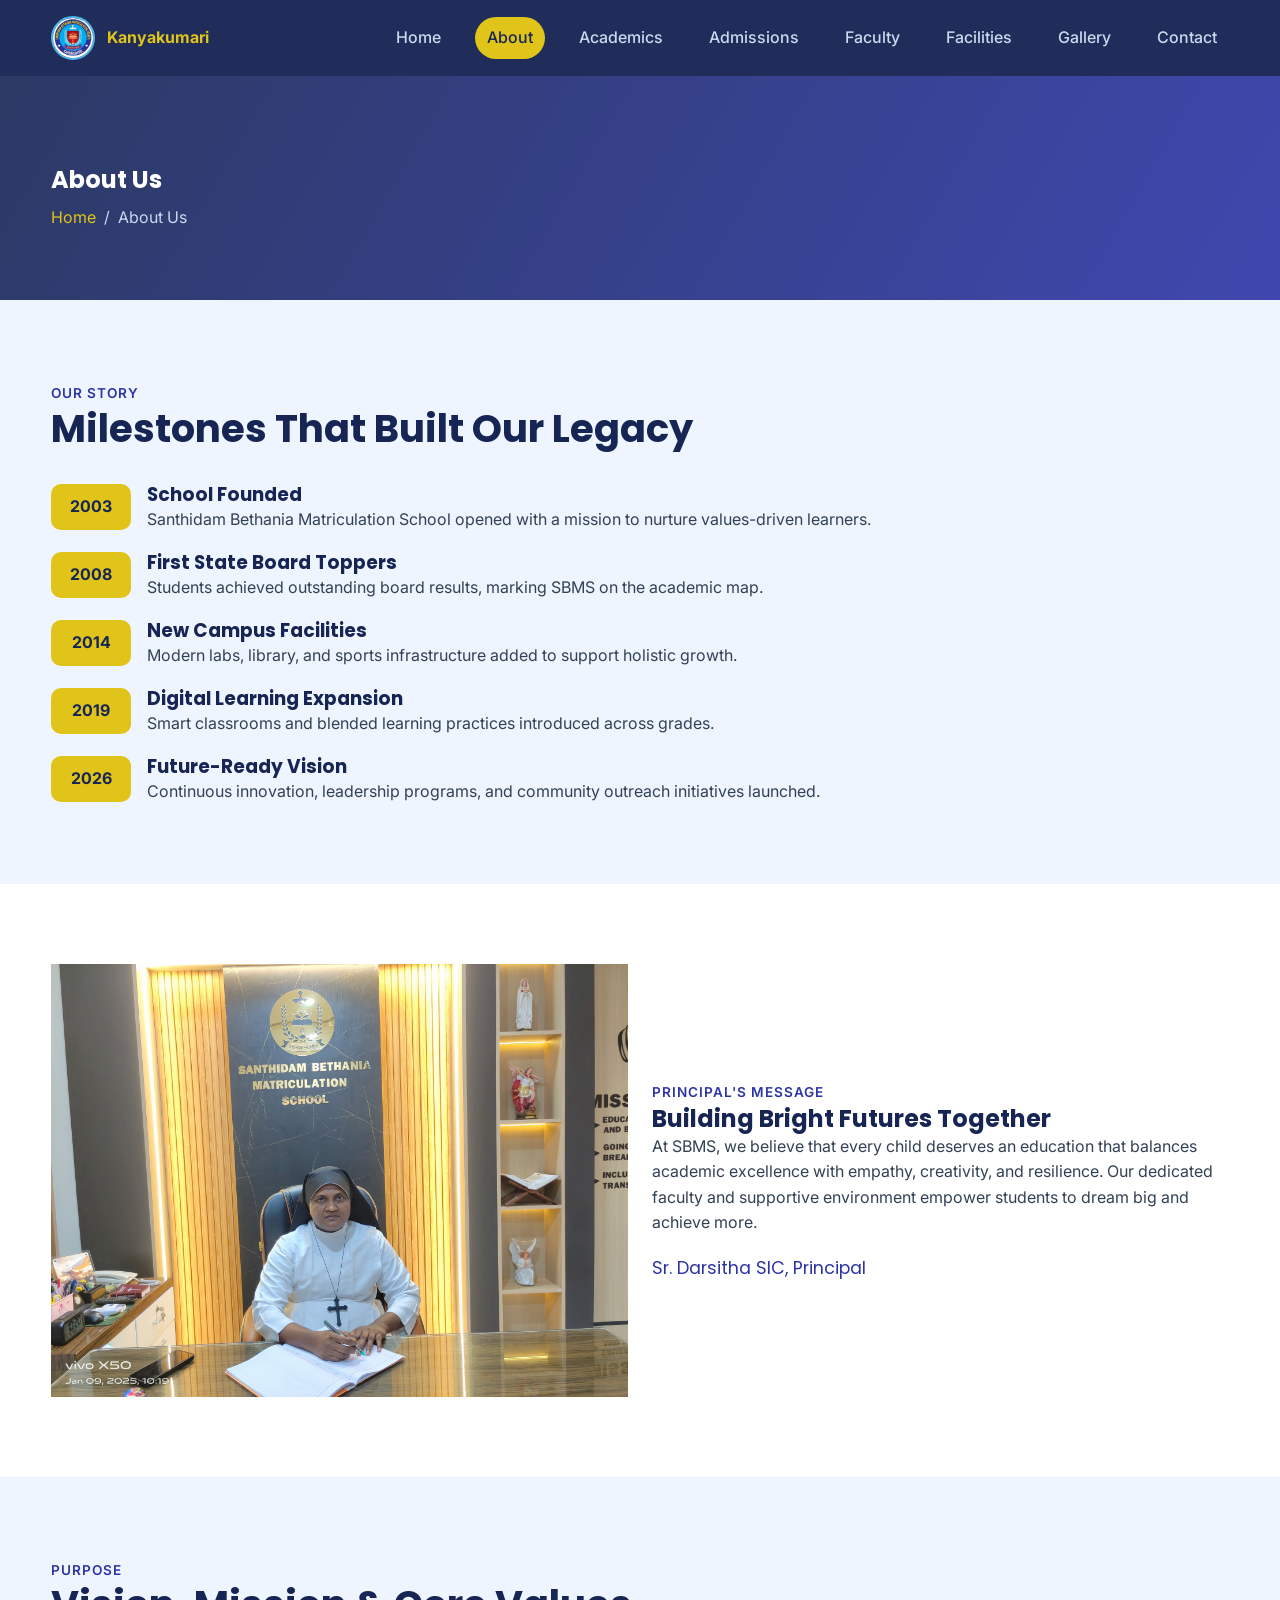
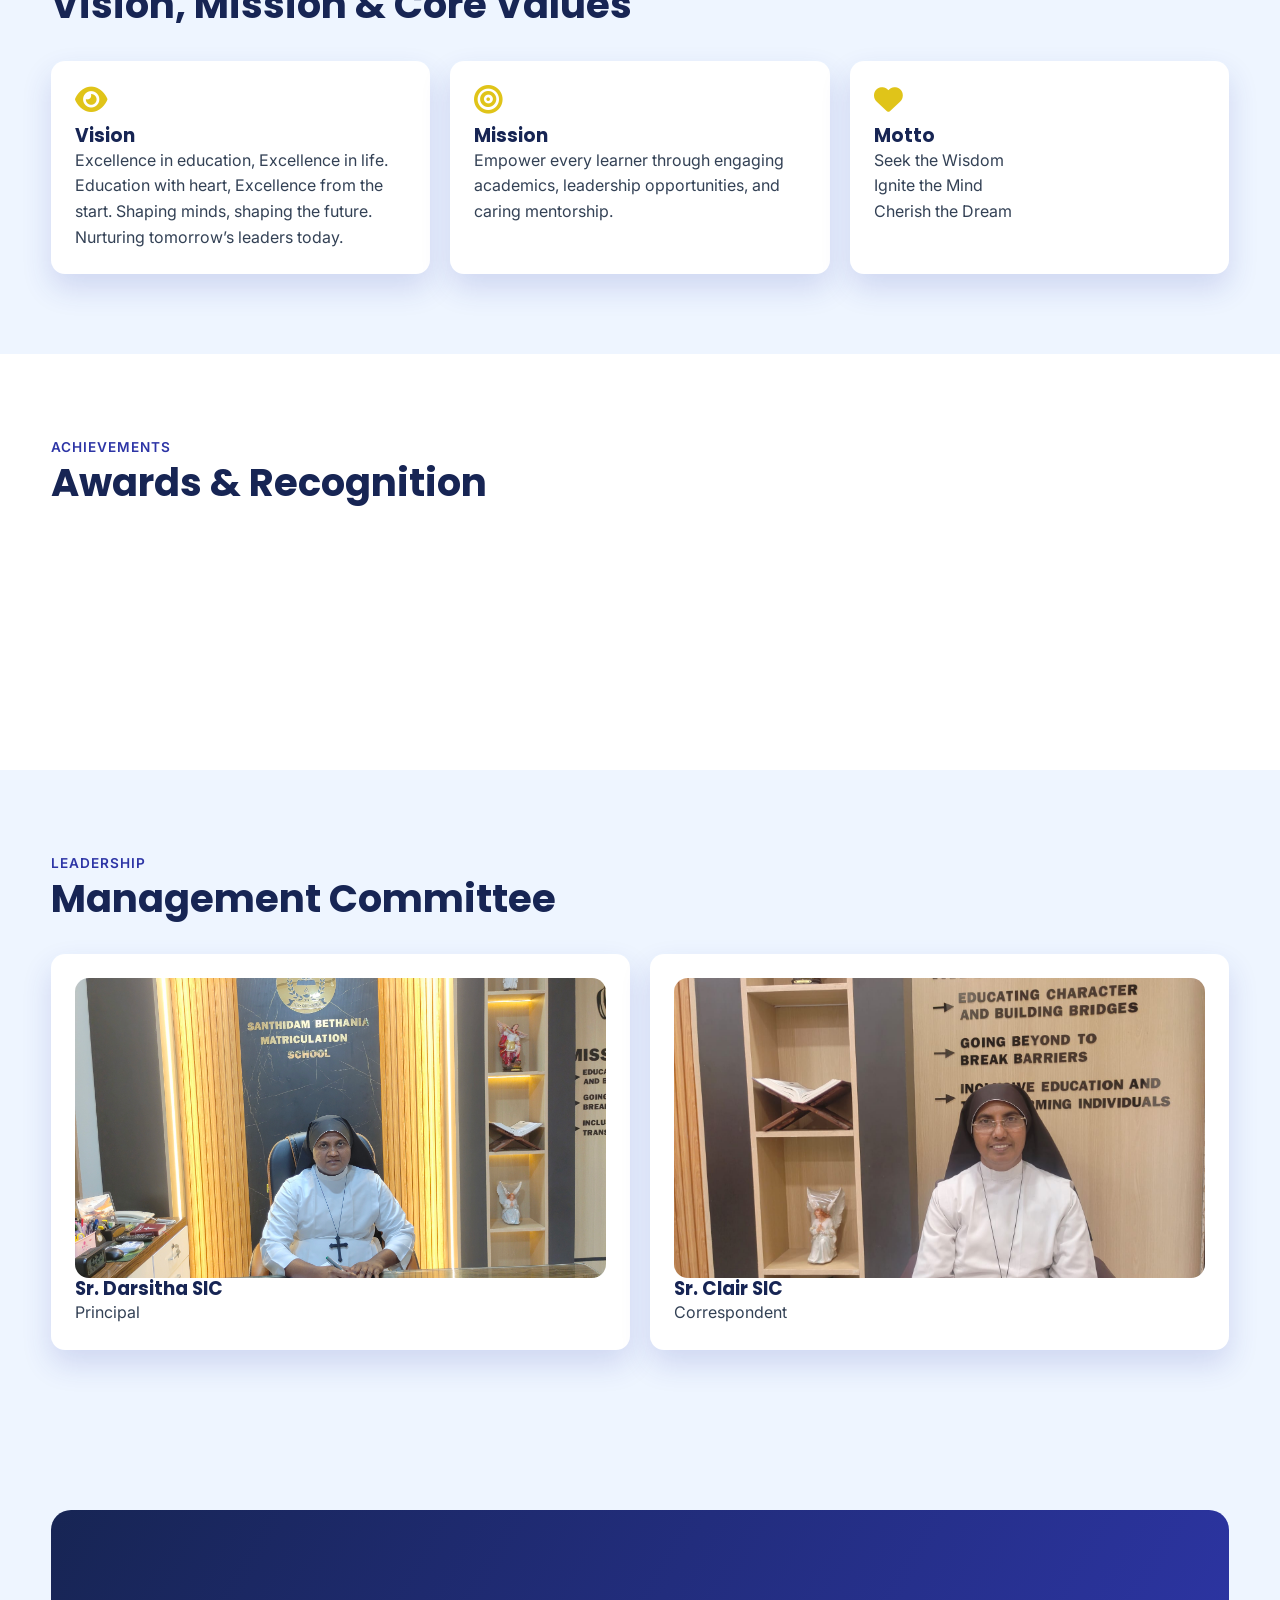
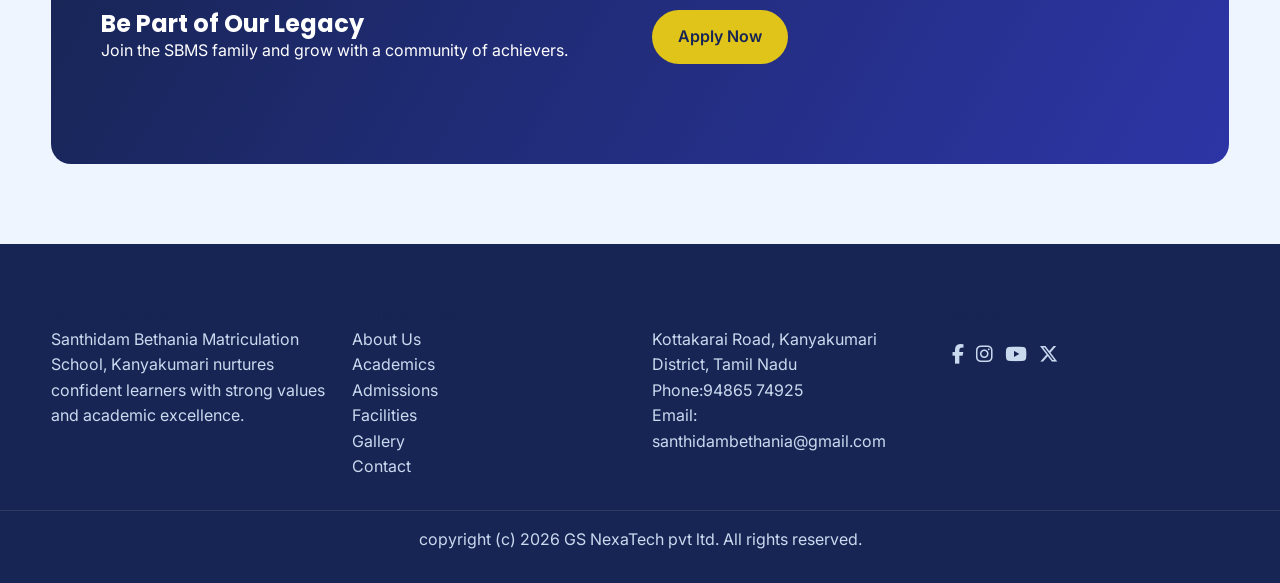
==== about.html @ 1417800c "mobile number change" ====
<!DOCTYPE html>
<html lang="en">
<head>
  <meta charset="UTF-8">
  <meta name="viewport" content="width=device-width, initial-scale=1.0">
  <title>About Us | Santhidam Bethania Matriculation School  Best School in Kanyakumari</title>
  <meta name="description" content="Learn about Santhidam Bethania Matriculation School, our history, leadership, achievements, and commitment to excellence in Kanyakumari." />
  <meta name="keywords" content="SBMS history, school leadership, Kanyakumari school, matriculation school, State Board" />
  <link rel="canonical" href="https://santhidambethania.edu/about.html" />
  <meta property="og:title" content="About SBMS" />
  <meta property="og:description" content="Our legacy of academic excellence, caring leadership, and student success." />
  <meta property="og:image" content="https://picsum.photos/seed/sbms-about-og/1200/630" />
  <meta property="og:url" content="https://santhidambethania.edu/about.html" />
  <meta name="robots" content="index, follow" />
  <link rel="stylesheet" href="styles.css" />
  <link rel="stylesheet" href="https://cdnjs.cloudflare.com/ajax/libs/font-awesome/6.5.0/css/all.min.css" />
</head>
<body>
  <header class="navbar">
    <div class="container">
      <a class="logo" href="index.html"><img class="logo-img" src="images/logo.png" alt="Santhidam Bethania logo" /> <span>Kanyakumari</span></a>
      <nav class="nav-links">
        <a href="index.html">Home</a>
        <a href="about.html">About</a>
        <a href="academics.html">Academics</a>
        <a href="admissions.html">Admissions</a>
        <a href="faculty.html">Faculty</a>
        <a href="facilities.html">Facilities</a>
        <a href="gallery.html">Gallery</a>
        <a href="contact.html">Contact</a>
      </nav>
      <div class="hamburger"><i class="fa-solid fa-bars"></i></div>
    </div>
  </header>

  <section class="hero-inner">
    <div class="container">
      <h1>About Us</h1>
      <div class="breadcrumb">
        <a href="index.html">Home</a>
        <span>/</span>
        <span>About Us</span>
      </div>
    </div>
  </section>

  <section class="section">
    <div class="container">
      <div class="section-title">
        <div>
          <span class="kicker">Our Story</span>
          <h2>Milestones That Built Our Legacy</h2>
        </div>
      </div>
      <div class="timeline">
        <div class="timeline-item fade-in">
          <div class="timeline-year">2003</div>
          <div>
            <h3>School Founded</h3>
            <p>Santhidam Bethania Matriculation School opened with a mission to nurture values-driven learners.</p>
          </div>
        </div>
        <div class="timeline-item fade-in">
          <div class="timeline-year">2008</div>
          <div>
            <h3>First State Board Toppers</h3>
            <p>Students achieved outstanding board results, marking SBMS on the academic map.</p>
          </div>
        </div>
        <div class="timeline-item fade-in">
          <div class="timeline-year">2014</div>
          <div>
            <h3>New Campus Facilities</h3>
            <p>Modern labs, library, and sports infrastructure added to support holistic growth.</p>
          </div>
        </div>
        <div class="timeline-item fade-in">
          <div class="timeline-year">2019</div>
          <div>
            <h3>Digital Learning Expansion</h3>
            <p>Smart classrooms and blended learning practices introduced across grades.</p>
          </div>
        </div>
        <div class="timeline-item fade-in">
          <div class="timeline-year">2026</div>
          <div>
            <h3>Future-Ready Vision</h3>
            <p>Continuous innovation, leadership programs, and community outreach initiatives launched.</p>
          </div>
        </div>
      </div>
    </div>
  </section>

  <section class="section section-alt">
    <div class="container split">
      <div class="fade-in">
        <img src="./newimages/vision.jpeg" alt="Principal" />
      </div>
      <div class="fade-in">
        <span class="kicker">Principal's Message</span>
        <h2>Building Bright Futures Together</h2>
        <p>At SBMS, we believe that every child deserves an education that balances academic excellence with empathy, creativity, and resilience. Our dedicated faculty and supportive environment empower students to dream big and achieve more.</p>
        <p class="signature"> Sr. Darsitha SIC, Principal</p>
      </div>
    </div>
  </section>

  <section class="section">
    <div class="container">
      <div class="section-title">
        <div>
          <span class="kicker">Purpose</span>
          <h2>Vision, Mission & Core Values</h2>
        </div>
      </div>
      <div class="card-grid">
        <div class="card fade-in"><i class="fa-solid fa-eye"></i>
          <h3>Vision</h3>
          <p>Excellence in education, Excellence in life.
            Education with heart, Excellence from the start.
            Shaping minds, shaping the future.
            Nurturing tomorrow’s leaders today.</p>
        </div>
        <div class="card fade-in"><i class="fa-solid fa-bullseye"></i>
          <h3>Mission</h3>
          <p>Empower every learner through engaging academics, leadership opportunities, and caring mentorship.</p>
        </div>
        <div class="card fade-in"><i class="fa-solid fa-heart"></i>
          <h3>Motto</h3>
          <p>Seek the Wisdom</p>
         <p>Ignite the Mind</p>
       <p> Cherish the Dream</p>
      </div>
    </div>
  </section>

  <section class="section section-alt">
    <div class="container">
      <div class="section-title">
        <div>
          <span class="kicker">Achievements</span>
          <h2>Awards & Recognition</h2>
        </div>
      </div>
      <div class="badge-strip">
        <div class="card fade-in"><h3>Guinness World Record Participation</h3><p>Participated in a Guinness World Record event held in Coimbatore</p></div>
        <div class="card fade-in"><h3>Taekwondo Achievement (Under 19)</h3><p>Won Gold Medal in Under-19 Taekwondo Championship</p></div>
        <div class="card fade-in"><h3>Hockey Team Achievement (Under 17)</h3><p>Secured First Prize in Under-17 Hockey Tournament</p></div>
      </div>
    </div>
  </section>

  <section class="section">
    <div class="container">
      <div class="section-title">
        <div>
          <span class="kicker">Leadership</span>
          <h2>Management Committee</h2>
        </div>
      </div>
      <div class="card-grid">
        <div class="card committee-card fade-in"><img src="./newimages/about/principal.jpeg" alt="Committee Member" class="about-img"/><h3>Sr. Darsitha SIC</h3><p>Principal</p></div>
        <div class="card committee-card fade-in"><img src="./newimages/about/cores.jpeg" alt="Committee Member" class="about-img" /><h3>Sr. Clair SIC</h3><p>Correspondent </p></div>
        <!-- <div class="card committee-card fade-in"><img src="https://picsum.photos/seed/committee2/400/300" alt="Committee Member" /><h3>Mr. Joseph Raja</h3><p>Treasurer</p></div>
        <div class="card committee-card fade-in"><img src="https://picsum.photos/seed/committee4/400/300" alt="Committee Member" /><h3>Ms. Angela Bose</h3><p>Academic Advisor</p></div>-->
      </div> 
    </div>
  </section>

  <section class="section">
    <div class="container">
      <div class="cta-banner fade-in">
        <div class="split cta-inner">
          <div>
            <h2>Be Part of Our Legacy</h2>
            <p>Join the SBMS family and grow with a community of achievers.</p>
          </div>
          <div>
            <a class="btn" href="admissions.html">Apply Now</a>
          </div>
        </div>
      </div>
    </div>
  </section>

  <footer class="footer">
    <div class="container footer-grid">
      <div>
        <h3>About SBMS</h3>
        <p>Santhidam Bethania Matriculation School, Kanyakumari nurtures confident learners with strong values and academic excellence.</p>
      </div>
      <div>
        <h3>Quick Links</h3>
        <ul>
          <li><a href="about.html">About Us</a></li>
          <li><a href="academics.html">Academics</a></li>
          <li><a href="admissions.html">Admissions</a></li>
          <li><a href="facilities.html">Facilities</a></li>
          <li><a href="gallery.html">Gallery</a></li>
          <li><a href="contact.html">Contact</a></li>
        </ul>
      </div>
      <div>
        <h3>Contact</h3>
        <p>Kottakarai Road, Kanyakumari District, Tamil Nadu</p>
        <p>Phone:94865 74925</p>
        <p>Email: santhidambethania@gmail.com</p>
      </div>
      <div>
        <h3>Social</h3>
        <div class="socials">
          <a href="#"><i class="fa-brands fa-facebook-f"></i></a>
          <a href="#"><i class="fa-brands fa-instagram"></i></a>
          <a href="#"><i class="fa-brands fa-youtube"></i></a>
          <a href="#"><i class="fa-brands fa-x-twitter"></i></a>
        </div>
      </div>
    </div>
    <div class="footer-bottom">copyright (c) 2026 GS NexaTech pvt ltd. All rights reserved.</div>
  </footer>

  <script src="scripts.js"></script>
</body>
</html>
---- styles.css ----
/* SBMS School Website Styles */
@import url('https://fonts.googleapis.com/css2?family=Inter:wght@300;400;500;600;700&family=Poppins:wght@300;400;600;700;800&display=swap');

:root {
  --primary: #2d35a6;
  --primary-dark: #1f2d86;
  --accent: #e0c419;
  --text: #172554;
  --muted: #334155;
  --bg: #eef5ff;
  --surface: #ffffff;
  --border: #c9daef;
  --max-width: 1120px;
  --radius: 16px;
  --shadow: 0 14px 30px rgba(45, 53, 166, 0.16);
  --shadow-lift: 0 18px 40px rgba(45, 53, 166, 0.28);
  --radius-lg: 20px;
  --radius-md: 14px;
  --radius-sm: 10px;
  --transition: all 0.3s ease;
}

* {
  box-sizing: border-box;
  margin: 0;
  padding: 0;
}

html {
  scroll-behavior: smooth;
}

body {
  font-family: 'Inter', sans-serif;
  background: var(--bg);
  color: var(--muted);
  line-height: 1.6;
}

img {
  max-width: 100%;
  display: block;
}

a {
  text-decoration: none;
  color: inherit;
}

ul {
  list-style: none;
}

h1, h2, h3, h4 {
  font-family: 'Poppins', sans-serif;
  color: var(--text);
  line-height: 1.2;
}

.container {
  width: min(1200px, 92%);
  margin: 0 auto;
}

.section {
  padding: 80px 0;
}

.section-alt {
  background: var(--surface);
}

.section-title {
  display: flex;
  align-items: center;
  justify-content: space-between;
  margin-bottom: 32px;
}

.section-title h2 {
  font-size: clamp(1.8rem, 3vw, 2.6rem);
}

.kicker {
  color: var(--primary);
  font-weight: 600;
  letter-spacing: 1px;
  text-transform: uppercase;
  font-size: 0.85rem;
}

.btn {
  display: inline-flex;
  align-items: center;
  justify-content: center;
  gap: 10px;
  padding: 12px 24px;
  background: var(--accent);
  color: var(--text);
  font-weight: 600;
  border-radius: 999px;
  border: 2px solid transparent;
  transition: var(--transition);
}

.btn:hover {
  background: var(--primary-dark);
  color: var(--surface);
  transform: translateY(-2px);
  box-shadow: var(--shadow);
}

.btn.loading {
  opacity: 0.7;
  pointer-events: none;
}

.btn-outline {
  background: transparent;
  color: var(--accent);
  border-color: var(--accent);
}

.btn-outline:hover {
  background: var(--accent);
  color: var(--text);
}

.announcement {
  background: linear-gradient(120deg, var(--text), var(--primary));
  color: var(--bg);
  font-size: 0.9rem;
  padding: 8px 0;
  text-align: center;
}

.navbar {
  position: sticky;
  top: 0;
  z-index: 999;
  background: rgba(23, 37, 84, 0.96);
  backdrop-filter: blur(8px);
  transition: var(--transition);
}

.navbar.shrink {
  box-shadow: var(--shadow);
  padding: 6px 0;
}

.navbar .container {
  display: flex;
  align-items: center;
  justify-content: space-between;
  padding: 16px 0;
}

.logo {
  display: flex;
  align-items: center;
  gap: 12px;
  color: var(--surface);
  font-weight: 700;
}

.logo span {
  color: var(--accent);
}

.nav-links {
  display: flex;
  align-items: center;
  gap: 22px;
}

.nav-links a {
  color: var(--border);
  font-weight: 500;
  padding: 8px 12px;
  border-radius: 999px;
  transition: var(--transition);
}

.nav-links a.active,
.nav-links a:hover {
  background: var(--accent);
  color: var(--text);
}

.hamburger {
  display: none;
  color: var(--surface);
  font-size: 1.4rem;
  cursor: pointer;
}

.hero {
  background: linear-gradient(120deg, rgba(23, 37, 84, 0.88), rgba(45, 53, 166, 0.9)),
    url('https://picsum.photos/seed/sbms-hero/1600/900') center/cover no-repeat;
  color: var(--surface);
  padding: 120px 0 90px;
}

.hero .content {
  display: grid;
  grid-template-columns: repeat(auto-fit, minmax(260px, 1fr));
  gap: 32px;
  align-items: center;
}

.hero h1 {
  font-size: clamp(2.4rem, 4vw, 3.6rem);
  color: var(--surface);
}

.hero p {
  color: var(--border);
  margin: 18px 0 26px;
}

.hero-actions {
  margin-top: 20px;
  display: flex;
  gap: 12px;
  flex-wrap: wrap;
}

.hero .tagline {
  white-space: pre-line;
  color: var(--accent);
  font-weight: 600;
}

.hero .stats {
  display: grid;
  grid-template-columns: repeat(2, 1fr);
  gap: 18px;
}

.counter {
  background: rgba(255, 255, 255, 0.08);
  padding: 16px;
  border-radius: var(--radius-md);
}

.counter h3 {
  font-size: 1.8rem;
  color: var(--accent);
}

.stats-band {
  background: var(--primary-dark);
  color: var(--surface);
  padding: 28px 0;
}

.stats-grid {
  display: grid;
  grid-template-columns: repeat(auto-fit, minmax(180px, 1fr));
  gap: 18px;
  text-align: center;
}

.stats-grid h3 {
  color: var(--accent);
}

.card-grid {
  display: grid;
  grid-template-columns: repeat(auto-fit, minmax(240px, 1fr));
  gap: 20px;
}

.card {
  background: var(--surface);
  padding: 24px;
  border-radius: var(--radius-md);
  box-shadow: var(--shadow);
  transition: var(--transition);
}

.card:hover {
  transform: translateY(-6px);
  box-shadow: var(--shadow-lift);
}

.event-card {
  position: relative;
}

.date-badge {
  position: absolute;
  top: 14px;
  left: 14px;
  background: var(--accent);
  color: var(--text);
  padding: 6px 10px;
  border-radius: 999px;
  font-weight: 600;
  font-size: 0.8rem;
}

.card i {
  font-size: 1.8rem;
  color: var(--accent);
  margin-bottom: 12px;
}

.program-card img,
.facility-card img,
.gallery-card img,
.event-card img,
.faculty-card img,
.campus-slide img,
.testimonial-card img,
.committee-card img,
.video-card img,
.achievement-card img {
  border-radius: var(--radius-md);
}

.slider {
  position: relative;
  overflow: hidden;
  border-radius: var(--radius-lg);
}

.slides {
  display: flex;
  transition: transform 0.5s ease;
}

.slide {
  min-width: 100%;
}

.slide-content {
  padding: 28px;
  background: var(--surface);
}

.slider-dots {
  display: flex;
  justify-content: center;
  gap: 8px;
  margin-top: 14px;
}

.slider-dots button {
  width: 10px;
  height: 10px;
  border-radius: 50%;
  border: none;
  background: var(--border);
  cursor: pointer;
}

.slider-dots button.active {
  background: var(--accent);
}

.hero-inner {
  background: linear-gradient(120deg, rgba(23, 37, 84, 0.9), rgba(45, 53, 166, 0.9)),
    url('https://picsum.photos/seed/sbms-inner/1600/600') center/cover no-repeat;
  color: var(--surface);
  padding: 90px 0 70px;
}

.hero-inner h1 {
  color: var(--surface);
}

.breadcrumb {
  display: flex;
  gap: 8px;
  color: var(--border);
  margin-top: 10px;
}

.breadcrumb a {
  color: var(--accent);
}

.timeline {
  display: grid;
  gap: 20px;
}

.timeline-item {
  display: grid;
  grid-template-columns: 80px 1fr;
  gap: 16px;
  align-items: start;
}

.timeline-year {
  background: var(--accent);
  color: var(--text);
  font-weight: 700;
  text-align: center;
  padding: 10px;
  border-radius: var(--radius-sm);
}

.split {
  display: grid;
  grid-template-columns: repeat(auto-fit, minmax(260px, 1fr));
  gap: 24px;
  align-items: center;
}

.signature {
  margin-top: 18px;
  font-family: 'Poppins', sans-serif;
  font-size: 1.1rem;
  color: var(--primary);
}

.badge-strip {
  display: flex;
  gap: 16px;
  overflow-x: auto;
  padding-bottom: 8px;
}

.badge-strip .card {
  min-width: 240px;
}

.logo-strip {
  display: grid;
  grid-template-columns: repeat(auto-fit, minmax(140px, 1fr));
  gap: 18px;
  align-items: center;
}

.logo-strip img {
  background: var(--surface);
  padding: 16px;
  border-radius: var(--radius-sm);
  box-shadow: var(--shadow);
}

.tabs {
  display: flex;
  gap: 12px;
  flex-wrap: wrap;
  margin-bottom: 24px;
}

.tab-btn {
  padding: 10px 18px;
  border-radius: 999px;
  border: 1px solid var(--border);
  background: var(--surface);
  cursor: pointer;
  font-weight: 600;
}

.tab-btn.active {
  background: var(--accent);
  border-color: var(--accent);
  color: var(--text);
}

.tab-panel {
  display: none;
}

.tab-panel.active {
  display: block;
}

.accordion {
  display: grid;
  gap: 12px;
}

.accordion-item {
  background: var(--surface);
  border-radius: var(--radius-md);
  box-shadow: var(--shadow);
  overflow: hidden;
}

.accordion-header {
  padding: 16px 20px;
  display: flex;
  justify-content: space-between;
  align-items: center;
  cursor: pointer;
  font-weight: 600;
}

.accordion-body {
  max-height: 0;
  overflow: hidden;
  padding: 0 20px;
  transition: max-height 0.3s ease;
}

.accordion-item.active .accordion-body {
  padding: 0 20px 18px;
  max-height: 400px;
}

.table {
  width: 100%;
  border-collapse: collapse;
  background: var(--surface);
  border-radius: var(--radius-md);
  overflow: hidden;
  box-shadow: var(--shadow);
}

.table th,
.table td {
  padding: 14px;
  border-bottom: 1px solid var(--border);
  text-align: left;
}

.table th {
  background: var(--primary-dark);
  color: var(--surface);
}

.checklist li {
  display: flex;
  align-items: center;
  gap: 10px;
  padding: 8px 0;
}

.checklist i {
  color: var(--accent);
}

.fee-card {
  background: var(--surface);
  border-radius: var(--radius-md);
  box-shadow: var(--shadow);
  padding: 24px;
}

.filter-btns {
  display: flex;
  gap: 12px;
  flex-wrap: wrap;
  margin-bottom: 24px;
}

.filter-btns button {
  padding: 10px 18px;
  border-radius: 999px;
  border: 1px solid var(--border);
  background: var(--surface);
  cursor: pointer;
  font-weight: 600;
}

.filter-btns button.active {
  background: var(--accent);
  border-color: var(--accent);
  color: var(--text);
}

.faculty-grid {
  display: grid;
  grid-template-columns: repeat(auto-fit, minmax(220px, 1fr));
  gap: 20px;
}

.faculty-card {
  perspective: 1000px;
}

.faculty-inner {
  position: relative;
  transform-style: preserve-3d;
  transition: transform 0.6s;
}

.faculty-card:hover .faculty-inner {
  transform: rotateY(180deg);
}

.faculty-front,
.faculty-back {
  backface-visibility: hidden;
  background: var(--surface);
  border-radius: var(--radius-md);
  padding: 20px;
  box-shadow: var(--shadow);
  min-height: 320px;
}

.faculty-back {
  position: absolute;
  inset: 0;
  transform: rotateY(180deg);
  display: flex;
  flex-direction: column;
  justify-content: space-between;
}

.gallery-grid {
  columns: 4 200px;
  column-gap: 16px;
}

.gallery-item {
  break-inside: avoid;
  margin-bottom: 16px;
  position: relative;
  cursor: pointer;
}

.gallery-item img {
  border-radius: var(--radius-md);
  width: 100%;
}

.lightbox {
  position: fixed;
  inset: 0;
  background: rgba(23, 37, 84, 0.9);
  display: none;
  align-items: center;
  justify-content: center;
  z-index: 9999;
}

.lightbox.active {
  display: flex;
}

.lightbox img {
  max-width: 80%;
  max-height: 80vh;
  border-radius: var(--radius-md);
}

.lightbox button {
  position: absolute;
  background: none;
  border: none;
  color: var(--surface);
  font-size: 2rem;
  cursor: pointer;
}

.lightbox .prev {
  left: 6%;
}

.lightbox .next {
  right: 6%;
}

.lightbox .close {
  top: 6%;
  right: 6%;
}

.video-grid {
  display: grid;
  grid-template-columns: repeat(auto-fit, minmax(260px, 1fr));
  gap: 20px;
}

.video-card {
  position: relative;
}

.video-card .play {
  position: absolute;
  inset: 0;
  display: grid;
  place-items: center;
  color: var(--surface);
  font-size: 2rem;
  background: rgba(0, 0, 0, 0.35);
  border-radius: var(--radius-md);
}

.video-embed {
  position: relative;
  padding-bottom: 56.25%;
  height: 0;
  border-radius: var(--radius-md);
  overflow: hidden;
  box-shadow: var(--shadow);
}

.video-embed iframe {
  position: absolute;
  inset: 0;
  width: 100%;
  height: 100%;
  border: 0;
}

.facility-card h3 {
  margin-top: 12px;
}

.contact-cards {
  display: grid;
  grid-template-columns: repeat(auto-fit, minmax(220px, 1fr));
  gap: 20px;
}

.contact-card {
  background: var(--surface);
  padding: 24px;
  border-radius: var(--radius-md);
  box-shadow: var(--shadow);
  transition: var(--transition);
}

.contact-card:hover {
  transform: translateY(-6px);
  box-shadow: var(--shadow-lift);
}

.form {
  display: grid;
  gap: 14px;
}

.form input,
.form select,
.form textarea {
  padding: 12px 14px;
  border-radius: var(--radius-sm);
  border: 1px solid var(--border);
  font-family: 'Inter', sans-serif;
}

.form textarea {
  resize: vertical;
  min-height: 140px;
}

.form .form-row {
  display: grid;
  grid-template-columns: repeat(auto-fit, minmax(220px, 1fr));
  gap: 14px;
}

.form .error {
  border-color: #d9534f;
}

.form .success-msg {
  background: #e6f7e6;
  color: #2f7a2f;
  padding: 12px;
  border-radius: var(--radius-sm);
}

.map-embed {
  border-radius: var(--radius-md);
  overflow: hidden;
  box-shadow: var(--shadow);
}

.social-strip {
  display: flex;
  gap: 16px;
  font-size: 1.4rem;
  margin-top: 12px;
}

.social-strip a:hover {
  color: var(--accent);
}

.cta-banner {
  background: linear-gradient(120deg, var(--text), var(--primary));
  color: var(--surface);
  padding: 50px 0;
  border-radius: var(--radius-lg);
}

.cta-inner {
  padding: 50px;
}

.cta-banner h2 {
  color: var(--surface);
}

.footer {
  background: var(--text);
  color: var(--border);
  padding: 60px 0 30px;
}

.footer-grid {
  display: grid;
  grid-template-columns: repeat(auto-fit, minmax(220px, 1fr));
  gap: 24px;
}

.footer a {
  color: var(--border);
}

.footer .socials {
  display: flex;
  gap: 12px;
  font-size: 1.2rem;
  margin-top: 12px;
}

.footer-bottom {
  text-align: center;
  margin-top: 30px;
  border-top: 1px solid rgba(255, 255, 255, 0.1);
  padding-top: 16px;
}

.fade-in {
  opacity: 0;
  transform: translateY(18px);
  transition: 0.6s ease;
}

.fade-in.visible {
  opacity: 1;
  transform: translateY(0);
}

.modal {
  position: fixed;
  inset: 0;
  background: rgba(23, 37, 84, 0.7);
  display: none;
  align-items: center;
  justify-content: center;
  z-index: 9999;
}

.modal.active {
  display: flex;
}

.modal-content {
  background: var(--surface);
  padding: 24px;
  border-radius: var(--radius-md);
  width: min(600px, 90%);
  position: relative;
}

.modal-option {
  display: flex;
  align-items: center;
  gap: 8px;
  margin: 12px 0;
}

.modal-close {
  position: absolute;
  top: 10px;
  right: 16px;
  cursor: pointer;
}

.whatsapp-float {
  position: fixed;
  right: 20px;
  bottom: 20px;
  background: #25d366;
  color: var(--surface);
  width: 52px;
  height: 52px;
  border-radius: 50%;
  display: grid;
  place-items: center;
  font-size: 1.6rem;
  box-shadow: var(--shadow);
  z-index: 9999;
  transition: var(--transition);
}

.whatsapp-float.hidden {
  opacity: 0;
  pointer-events: none;
  transform: translateY(10px);
}

.call-now {
  position: fixed;
  left: 20px;
  bottom: 20px;
  background: var(--accent);
  color: var(--text);
  padding: 12px 18px;
  border-radius: 999px;
  font-weight: 600;
  box-shadow: var(--shadow);
  z-index: 9999;
}

@media (max-width: 900px) {
  .nav-links {
    position: absolute;
    top: 100%;
    right: 4%;
    background: var(--text);
    flex-direction: column;
    gap: 12px;
    padding: 18px;
    border-radius: var(--radius-md);
    display: none;
  }

  .nav-links.open {
    display: flex;
  }

  .hamburger {
    display: block;
  }

  .hero .stats {
    grid-template-columns: repeat(2, 1fr);
  }

  .gallery-grid {
    columns: 2 200px;
  }
}

@media (max-width: 600px) {
  .hero {
    padding: 90px 0 70px;
  }

  .hero .stats {
    grid-template-columns: 1fr;
  }

  .gallery-grid {
    columns: 1 200px;
  }
}
.program-img {
  width: 100%;
  height: 400px;        /* control height here */
  object-fit: cover;    /* crops nicely */
}
.gallery-img {
  width: 100%;
  width: 400px;
  height: 400px;        /* control height here */
  object-fit: cover;    /* crops nicely */
}
.youtube-img {
  width: 100%;
  height: 300px;        /* control height here */
  object-fit: cover;    /* crops nicely */
}
.logo-img {
  width: 44px;
  height: 44px;
  border-radius: 50%;
  border: 2px solid #48b4ea;
  object-fit: cover;
}
.fac-img {
  width: 500px;
  height: 150px;        /* control height here */
  object-fit: cover;    /* crops nicely */
}
.camp-img {
  width: 600px;
  height: 400px;        /* control height here */
  object-fit: cover;    /* crops nicely */
}
.staf-img {
  width: 500px;
  height: 250px;        /* control height here */
  object-fit: cover;    /* crops nicely */
}
.about-img {
  width: 600px;
  height: 300px;        /* control height here */
  object-fit: cover;    /* crops nicely */
}
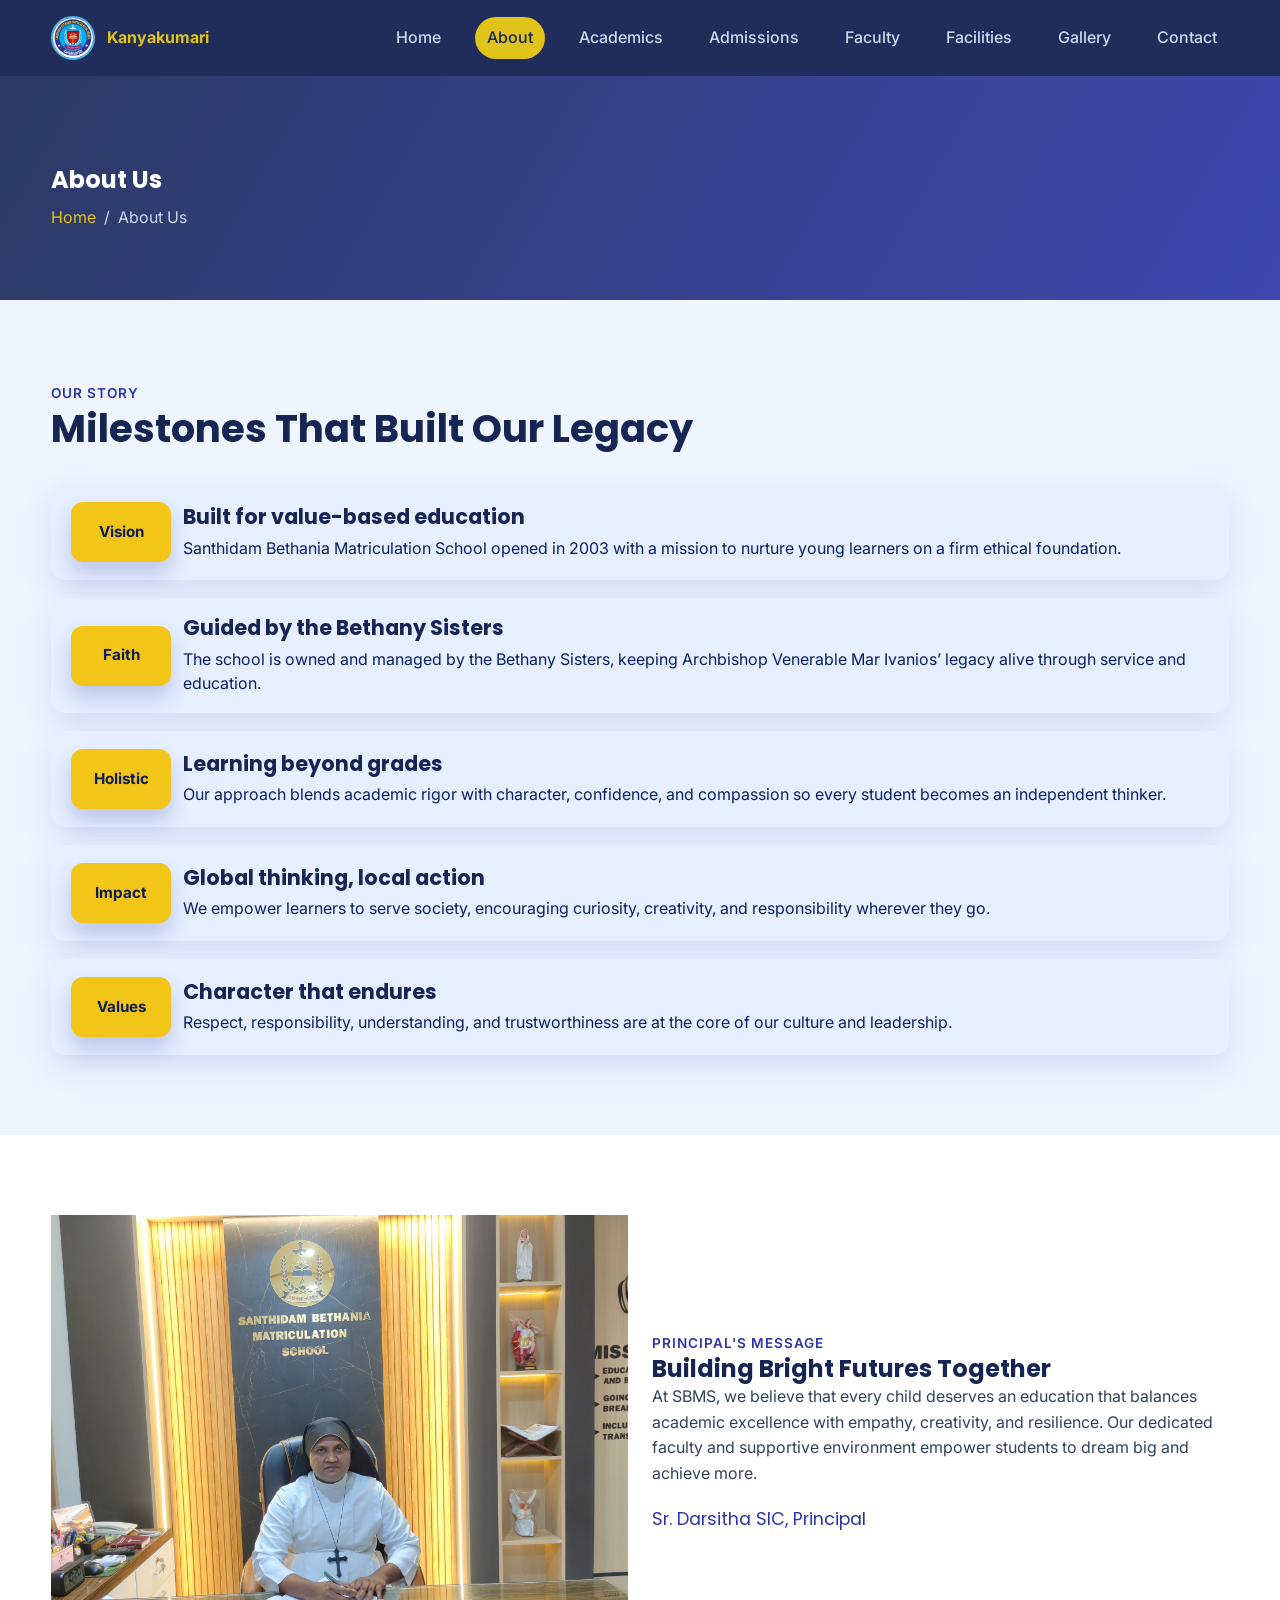
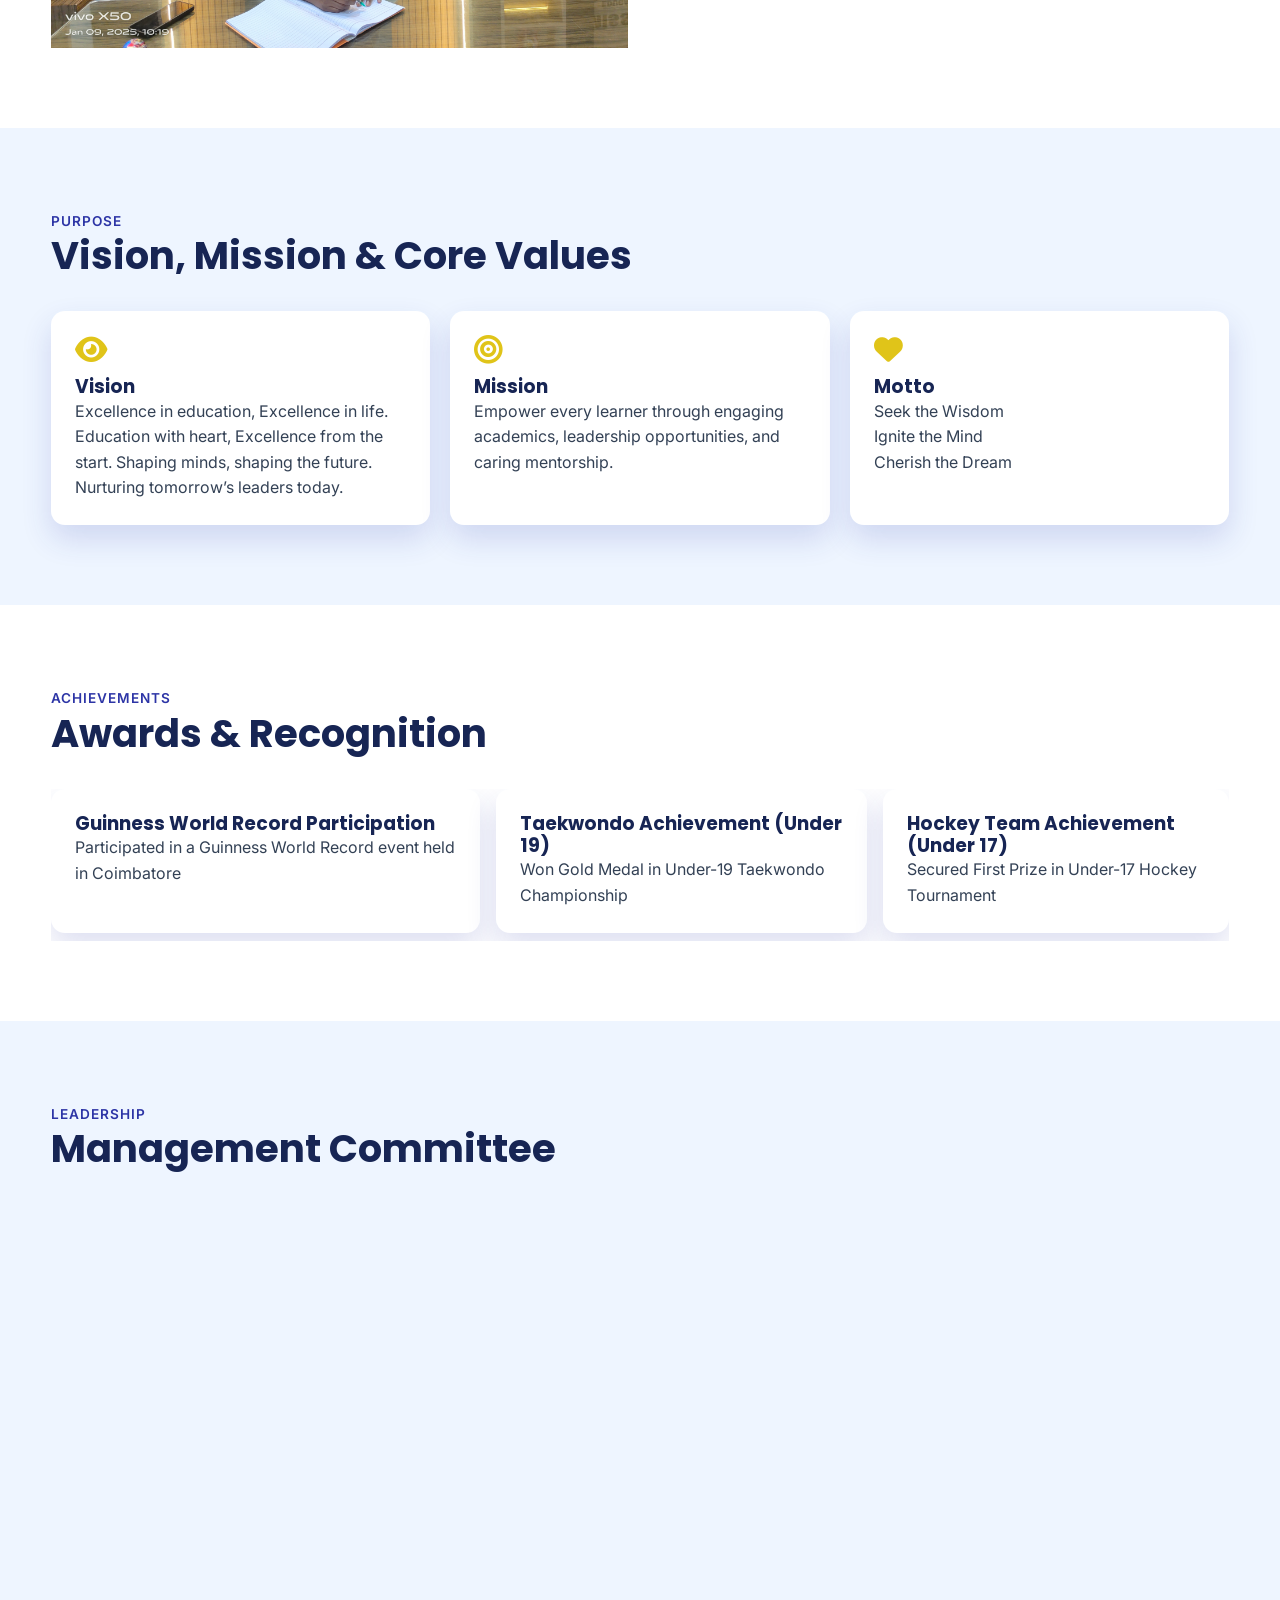
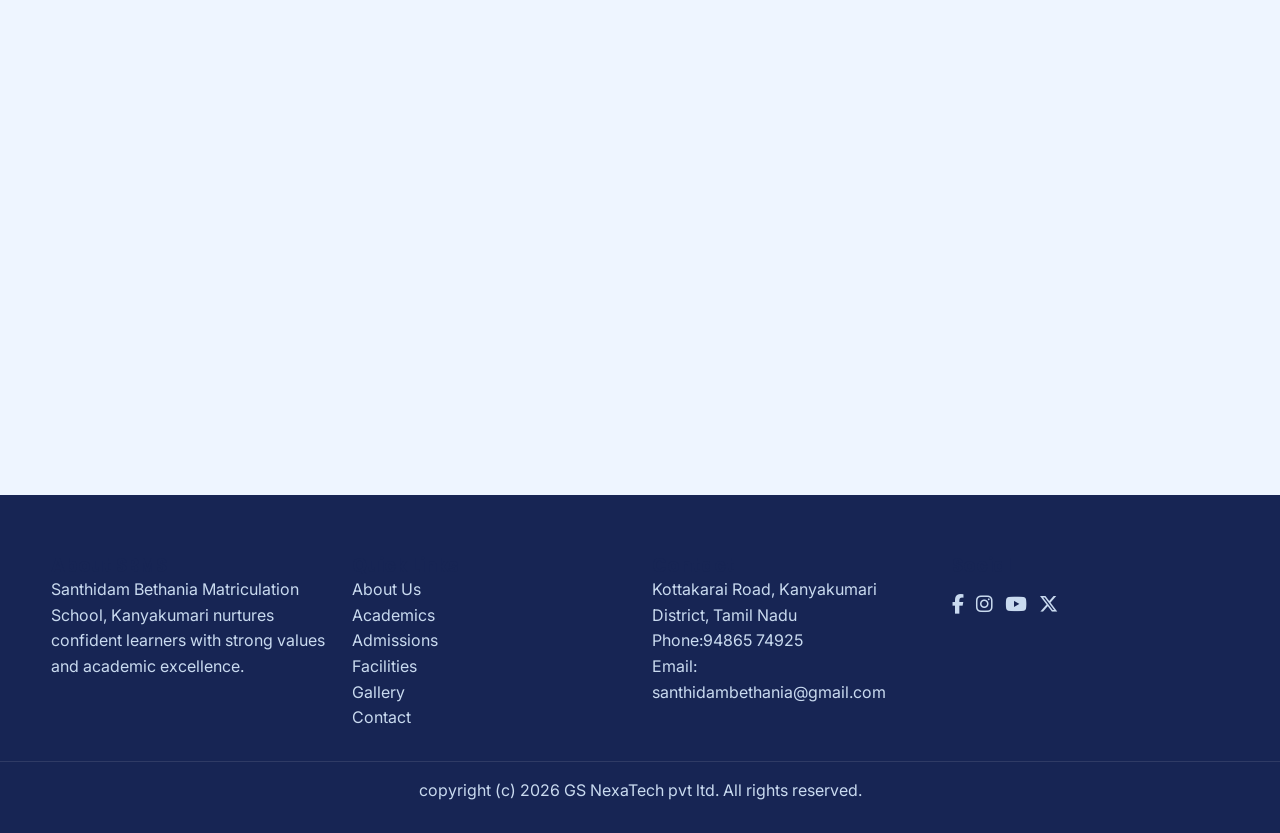
==== commit 60ddc510: "about change" ====
--- a/about.html
+++ b/about.html
@@ -52,42 +52,42 @@
           <h2>Milestones That Built Our Legacy</h2>
         </div>
       </div>
-      <div class="timeline">
-        <div class="timeline-item fade-in">
-          <div class="timeline-year">2003</div>
-          <div>
-            <h3>School Founded</h3>
-            <p>Santhidam Bethania Matriculation School opened with a mission to nurture values-driven learners.</p>
-          </div>
-        </div>
-        <div class="timeline-item fade-in">
-          <div class="timeline-year">2008</div>
-          <div>
-            <h3>First State Board Toppers</h3>
-            <p>Students achieved outstanding board results, marking SBMS on the academic map.</p>
-          </div>
-        </div>
-        <div class="timeline-item fade-in">
-          <div class="timeline-year">2014</div>
-          <div>
-            <h3>New Campus Facilities</h3>
-            <p>Modern labs, library, and sports infrastructure added to support holistic growth.</p>
-          </div>
-        </div>
-        <div class="timeline-item fade-in">
-          <div class="timeline-year">2019</div>
-          <div>
-            <h3>Digital Learning Expansion</h3>
-            <p>Smart classrooms and blended learning practices introduced across grades.</p>
-          </div>
-        </div>
-        <div class="timeline-item fade-in">
-          <div class="timeline-year">2026</div>
-          <div>
-            <h3>Future-Ready Vision</h3>
-            <p>Continuous innovation, leadership programs, and community outreach initiatives launched.</p>
-          </div>
-        </div>
+      <div class="timeline new-story">
+        <article class="timeline-item fade-in">
+          <div class="timeline-badge">Vision</div>
+          <div class="timeline-copy">
+            <h3>Built for value-based education</h3>
+            <p>Santhidam Bethania Matriculation School opened in 2003 with a mission to nurture young learners on a firm ethical foundation.</p>
+          </div>
+        </article>
+        <article class="timeline-item fade-in">
+          <div class="timeline-badge">Faith</div>
+          <div class="timeline-copy">
+            <h3>Guided by the Bethany Sisters</h3>
+            <p>The school is owned and managed by the Bethany Sisters, keeping Archbishop Venerable Mar Ivanios’ legacy alive through service and education.</p>
+          </div>
+        </article>
+        <article class="timeline-item fade-in">
+          <div class="timeline-badge">Holistic</div>
+          <div class="timeline-copy">
+            <h3>Learning beyond grades</h3>
+            <p>Our approach blends academic rigor with character, confidence, and compassion so every student becomes an independent thinker.</p>
+          </div>
+        </article>
+        <article class="timeline-item fade-in">
+          <div class="timeline-badge">Impact</div>
+          <div class="timeline-copy">
+            <h3>Global thinking, local action</h3>
+            <p>We empower learners to serve society, encouraging curiosity, creativity, and responsibility wherever they go.</p>
+          </div>
+        </article>
+        <article class="timeline-item fade-in">
+          <div class="timeline-badge">Values</div>
+          <div class="timeline-copy">
+            <h3>Character that endures</h3>
+            <p>Respect, responsibility, understanding, and trustworthiness are at the core of our culture and leadership.</p>
+          </div>
+        </article>
       </div>
     </div>
   </section>
--- a/styles.css
+++ b/styles.css
@@ -383,23 +383,42 @@
 
 .timeline {
   display: grid;
-  gap: 20px;
+  gap: 18px;
 }
 
 .timeline-item {
   display: grid;
-  grid-template-columns: 80px 1fr;
-  gap: 16px;
-  align-items: start;
-}
-
-.timeline-year {
-  background: var(--accent);
+  grid-template-columns: 100px 1fr;
+  gap: 12px;
+  align-items: center;
+  background: #e6efff;
+  border-radius: var(--radius-md);
+  padding: 18px 20px;
+  box-shadow: 0 12px 30px rgba(45, 53, 166, 0.12);
+}
+
+.timeline-badge {
+  width: 100px;
+  height: 60px;
+  display: grid;
+  place-items: center;
+  background: #f2c518;
+  border-radius: 12px;
+  font-weight: 700;
+  color: #0c1d58;
+  font-size: 0.95rem;
+  box-shadow: 0 12px 20px rgba(45, 53, 166, 0.22);
+}
+
+.timeline-copy h3 {
+  margin-bottom: 6px;
+  font-size: 1.3rem;
   color: var(--text);
-  font-weight: 700;
-  text-align: center;
-  padding: 10px;
-  border-radius: var(--radius-sm);
+}
+
+.timeline-copy p {
+  color: #0b1f63;
+  line-height: 1.5;
 }
 
 .split {
@@ -990,4 +1009,4 @@
   width: 600px;
   height: 300px;        /* control height here */
   object-fit: cover;    /* crops nicely */
-}+}
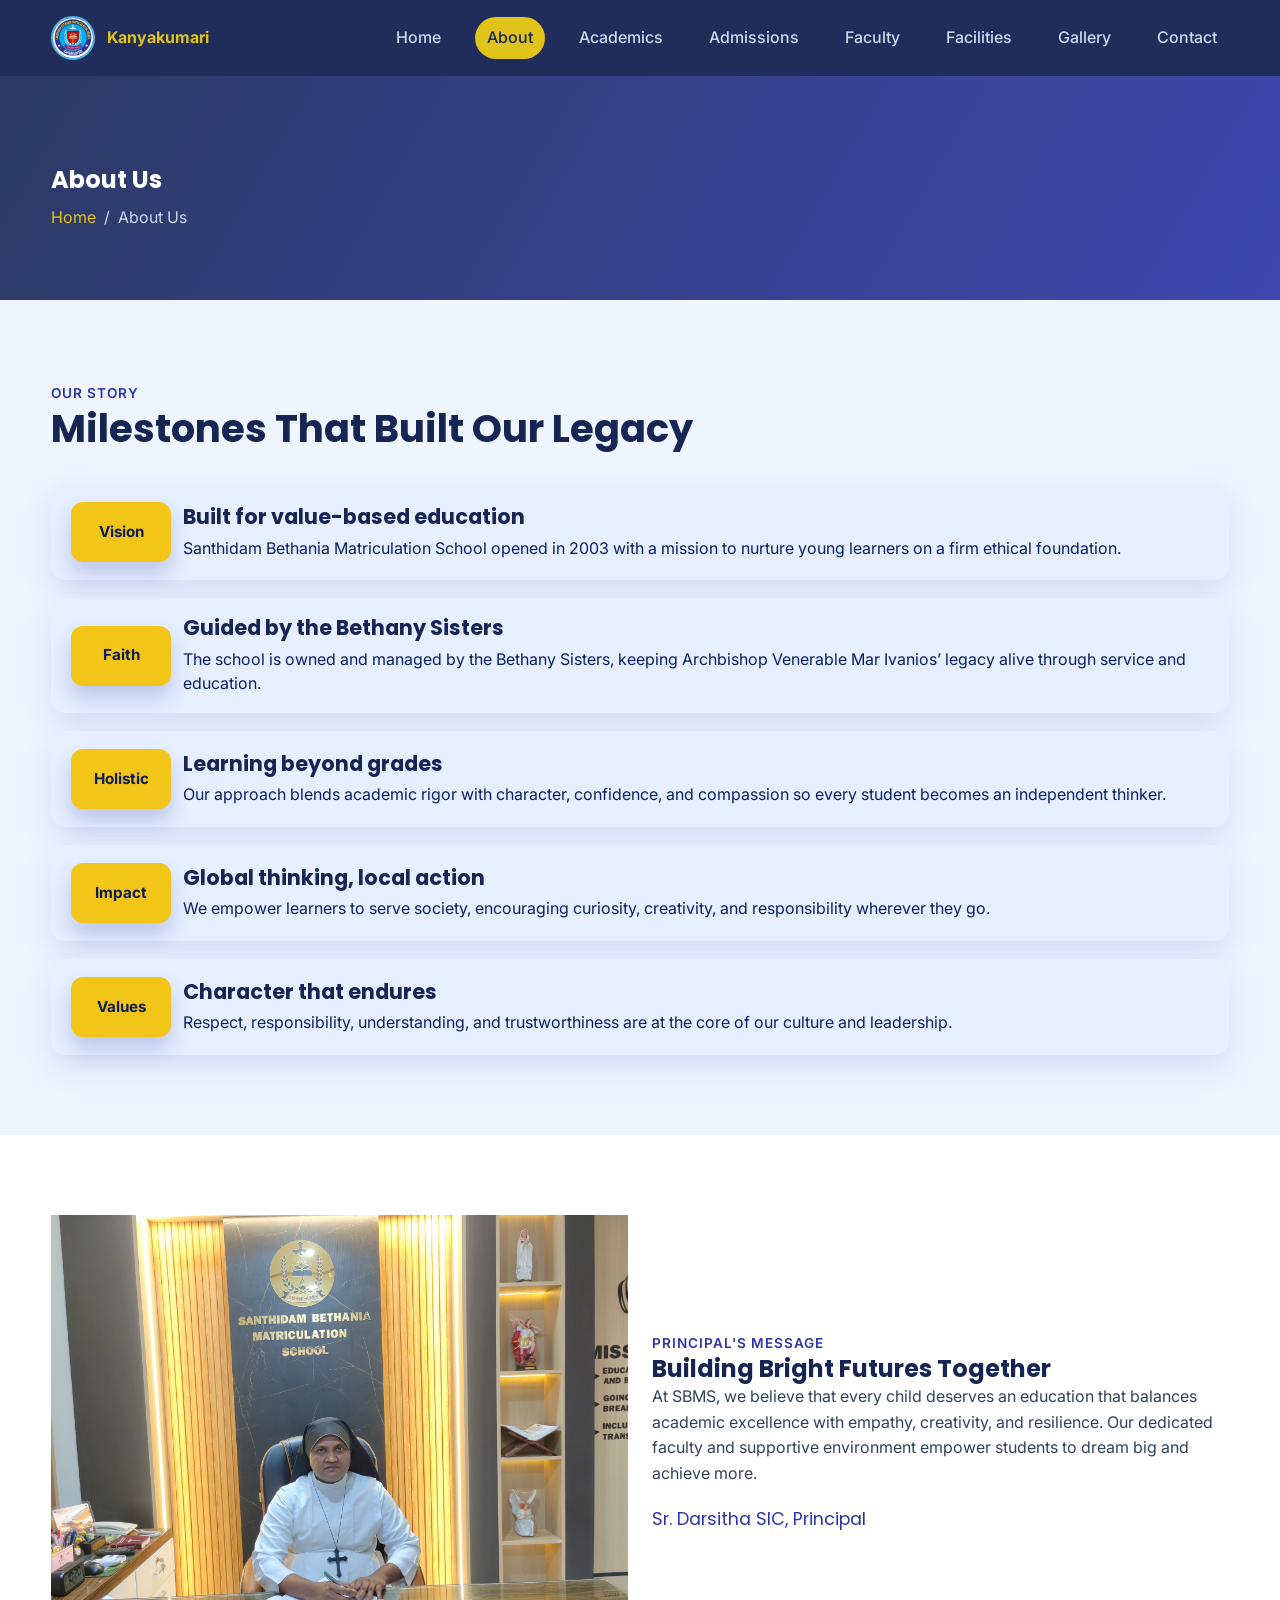
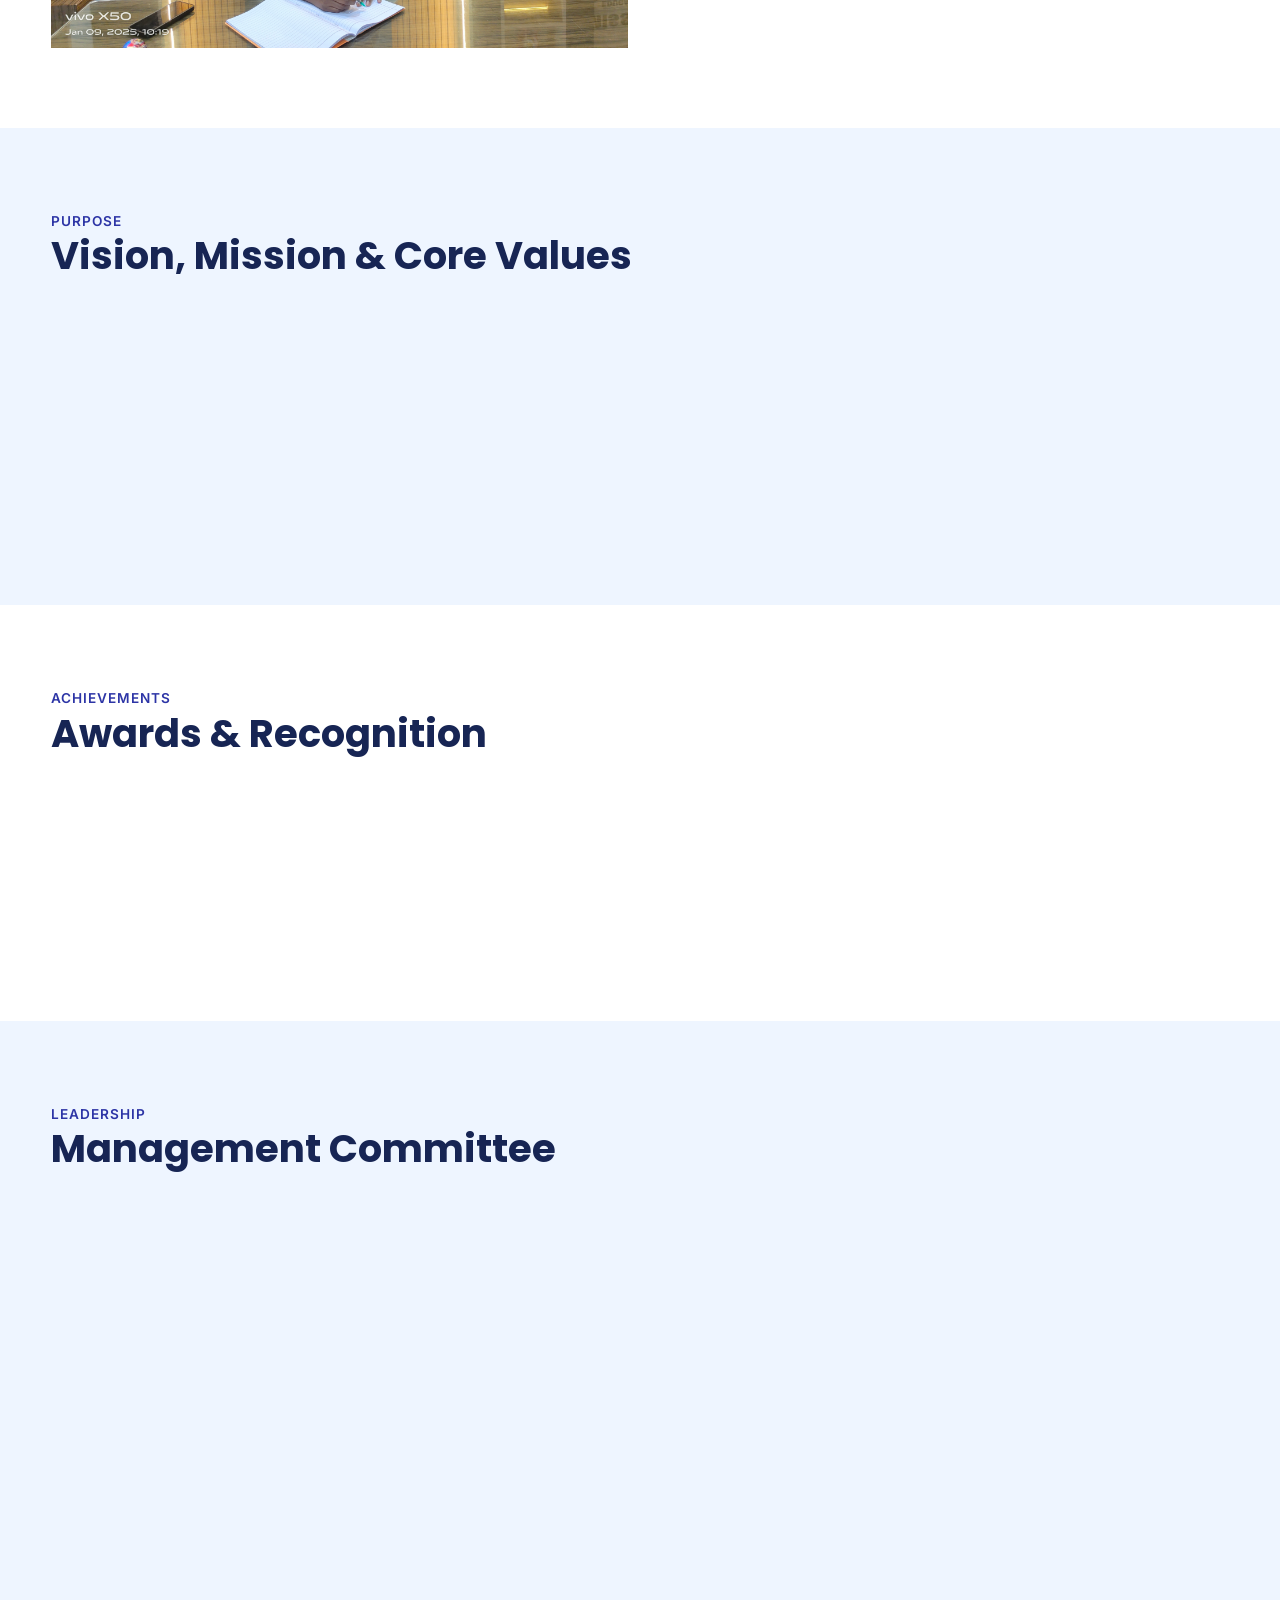
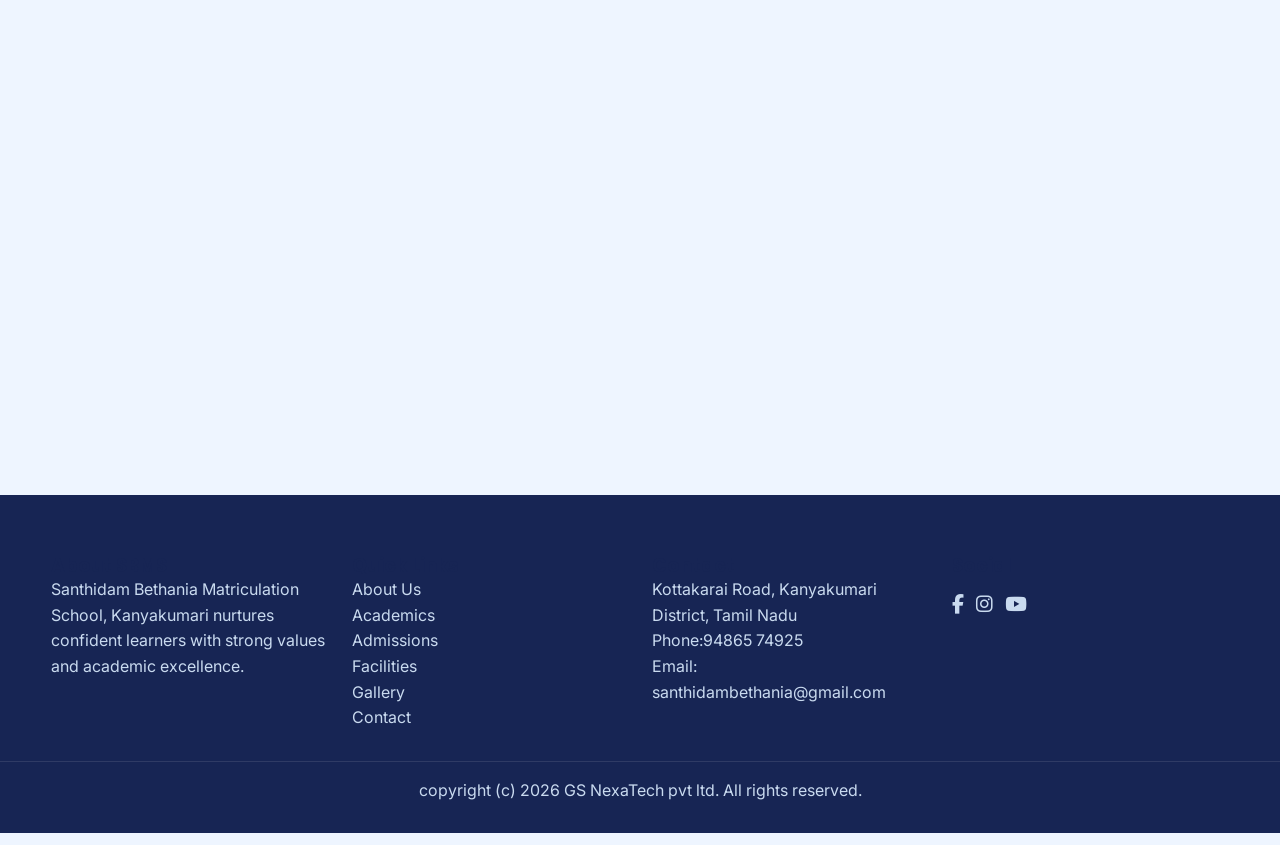
==== commit 14e9227a: "updated photos" ====
--- a/about.html
+++ b/about.html
@@ -210,10 +210,9 @@
       <div>
         <h3>Social</h3>
         <div class="socials">
-          <a href="#"><i class="fa-brands fa-facebook-f"></i></a>
-          <a href="#"><i class="fa-brands fa-instagram"></i></a>
-          <a href="#"><i class="fa-brands fa-youtube"></i></a>
-          <a href="#"><i class="fa-brands fa-x-twitter"></i></a>
+          <a href="https://www.facebook.com/profile.php?id=100010994119330"><i class="fa-brands fa-facebook-f"></i></a>
+          <a href="https://www.instagram.com/santhidam_bethania_school?igsh=MTNlNjM4YWRkZmxpdA=="><i class="fa-brands fa-instagram"></i></a>
+          <a href="https://youtube.com/@santhidambethaniaschool?si=P-0S_XxdsvloxNRo"><i class="fa-brands fa-youtube"></i></a>
         </div>
       </div>
     </div>
--- a/styles.css
+++ b/styles.css
@@ -1002,7 +1002,7 @@
 }
 .staf-img {
   width: 500px;
-  height: 250px;        /* control height here */
+  height: 300px;        /* control height here */
   object-fit: cover;    /* crops nicely */
 }
 .about-img {
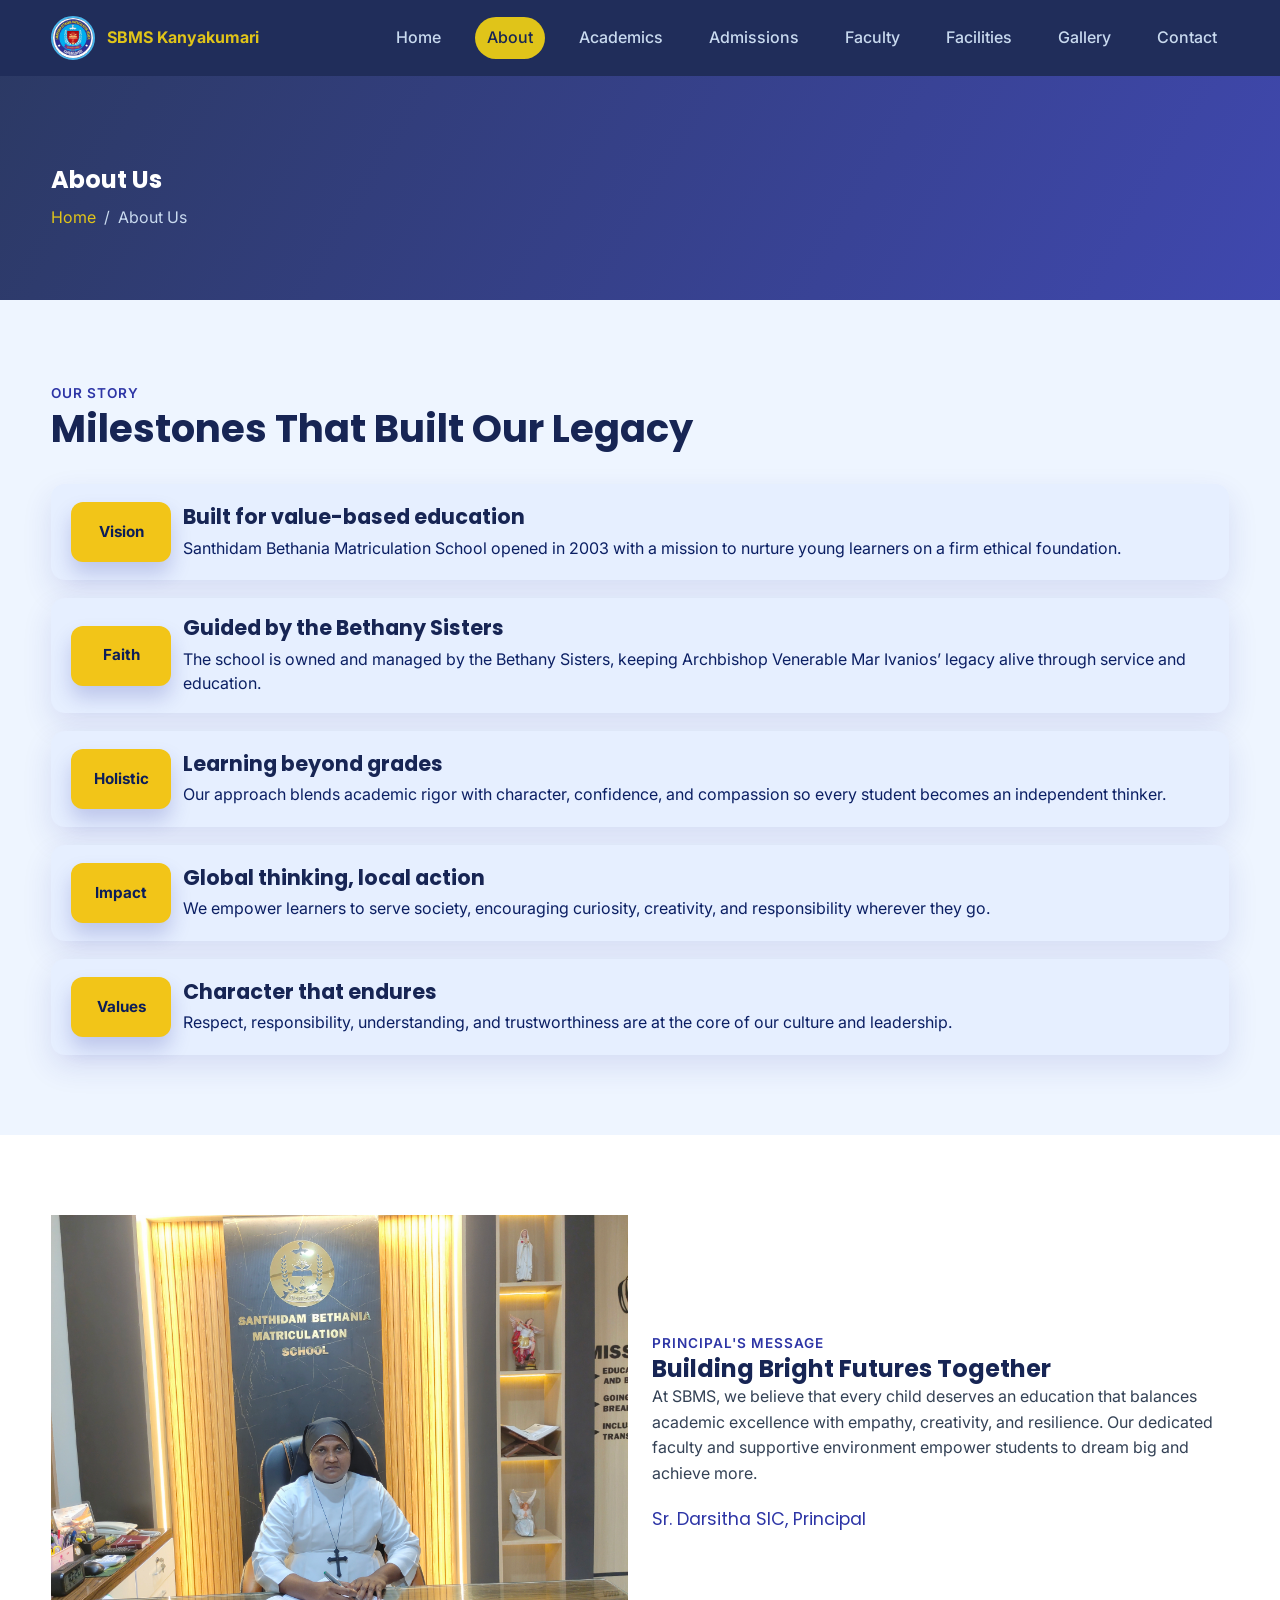
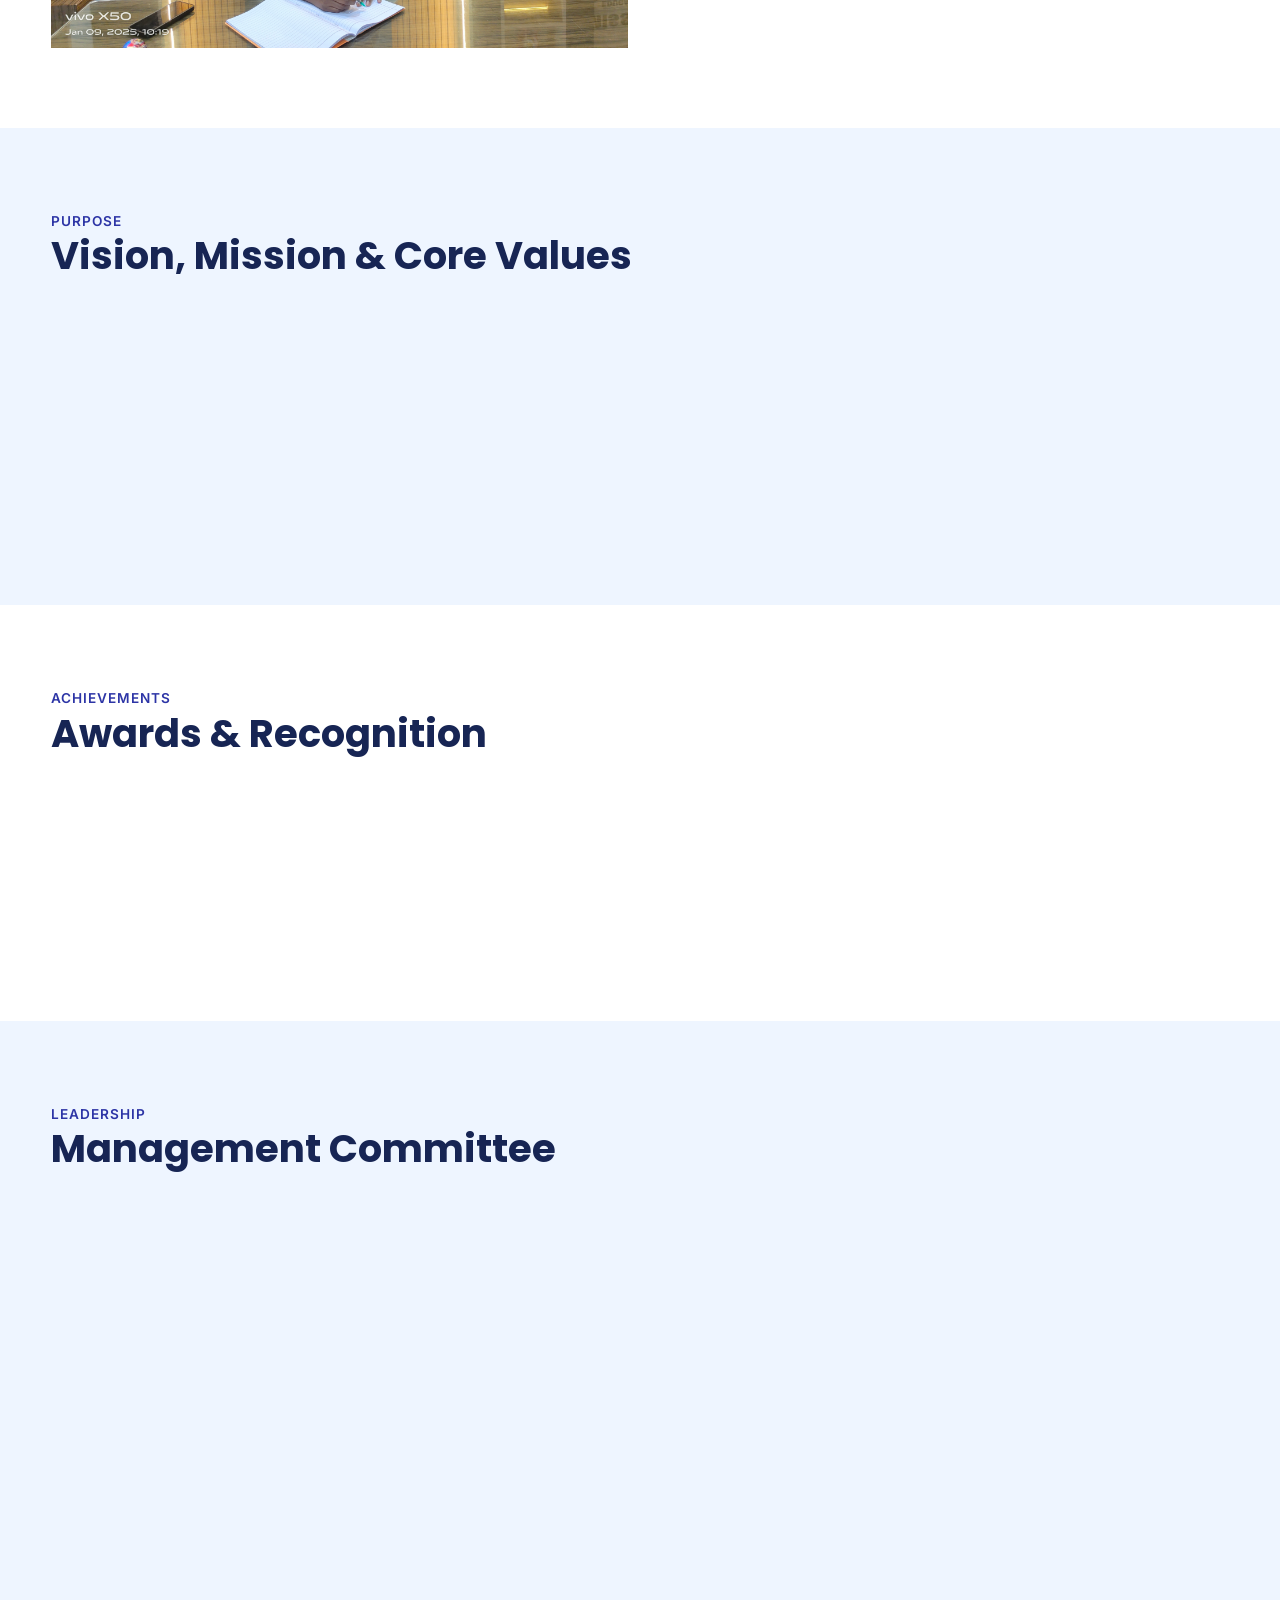
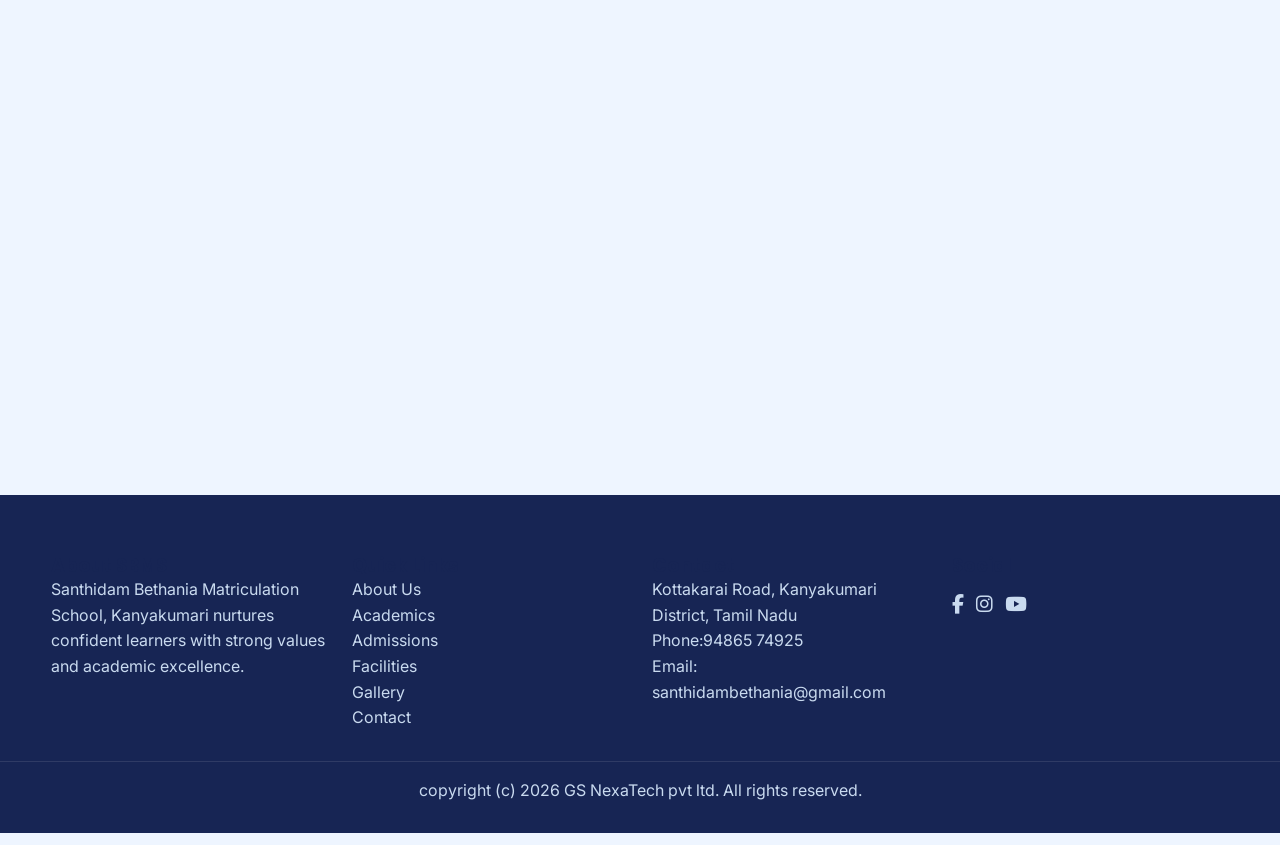
==== commit a1e42891: "final push" ====
--- a/about.html
+++ b/about.html
@@ -18,7 +18,7 @@
 <body>
   <header class="navbar">
     <div class="container">
-      <a class="logo" href="index.html"><img class="logo-img" src="images/logo.png" alt="Santhidam Bethania logo" /> <span>Kanyakumari</span></a>
+      <a class="logo" href="index.html"><img class="logo-img" src="images/logo.png" alt="Santhidam Bethania logo" /> <span>SBMS Kanyakumari</span></a>
       <nav class="nav-links">
         <a href="index.html">Home</a>
         <a href="about.html">About</a>
@@ -162,8 +162,8 @@
       <div class="card-grid">
         <div class="card committee-card fade-in"><img src="./newimages/about/principal.jpeg" alt="Committee Member" class="about-img"/><h3>Sr. Darsitha SIC</h3><p>Principal</p></div>
         <div class="card committee-card fade-in"><img src="./newimages/about/cores.jpeg" alt="Committee Member" class="about-img" /><h3>Sr. Clair SIC</h3><p>Correspondent </p></div>
-        <!-- <div class="card committee-card fade-in"><img src="https://picsum.photos/seed/committee2/400/300" alt="Committee Member" /><h3>Mr. Joseph Raja</h3><p>Treasurer</p></div>
-        <div class="card committee-card fade-in"><img src="https://picsum.photos/seed/committee4/400/300" alt="Committee Member" /><h3>Ms. Angela Bose</h3><p>Academic Advisor</p></div>-->
+        <div class="card committee-card fade-in"><img src="./newimages/about/Staff.jpeg" alt="Committee Member" class="about-img" /><h3>Mrs.Shiny priyanka</h3><p>Staff Secretary </p></div>
+        <div class="card committee-card fade-in"><img src="./newimages/about/coo.jpeg" alt="Committee Member" class="about-img" /><h3>Mrs.Sahaya prabha</h3><p>Co-ordinator</p></div>
       </div> 
     </div>
   </section>
--- a/styles.css
+++ b/styles.css
@@ -586,12 +586,25 @@
 
 .faculty-grid {
   display: grid;
-  grid-template-columns: repeat(auto-fit, minmax(220px, 1fr));
+  grid-template-columns: repeat(4, minmax(0, 1fr));
   gap: 20px;
+}
+
+@media (max-width: 1100px) {
+  .faculty-grid {
+    grid-template-columns: repeat(2, minmax(0, 1fr));
+  }
+}
+
+@media (max-width: 700px) {
+  .faculty-grid {
+    grid-template-columns: 1fr;
+  }
 }
 
 .faculty-card {
   perspective: 1000px;
+  cursor: pointer;
 }
 
 .faculty-inner {
@@ -600,7 +613,8 @@
   transition: transform 0.6s;
 }
 
-.faculty-card:hover .faculty-inner {
+.faculty-card:hover .faculty-inner,
+.faculty-card.flipped .faculty-inner {
   transform: rotateY(180deg);
 }
 
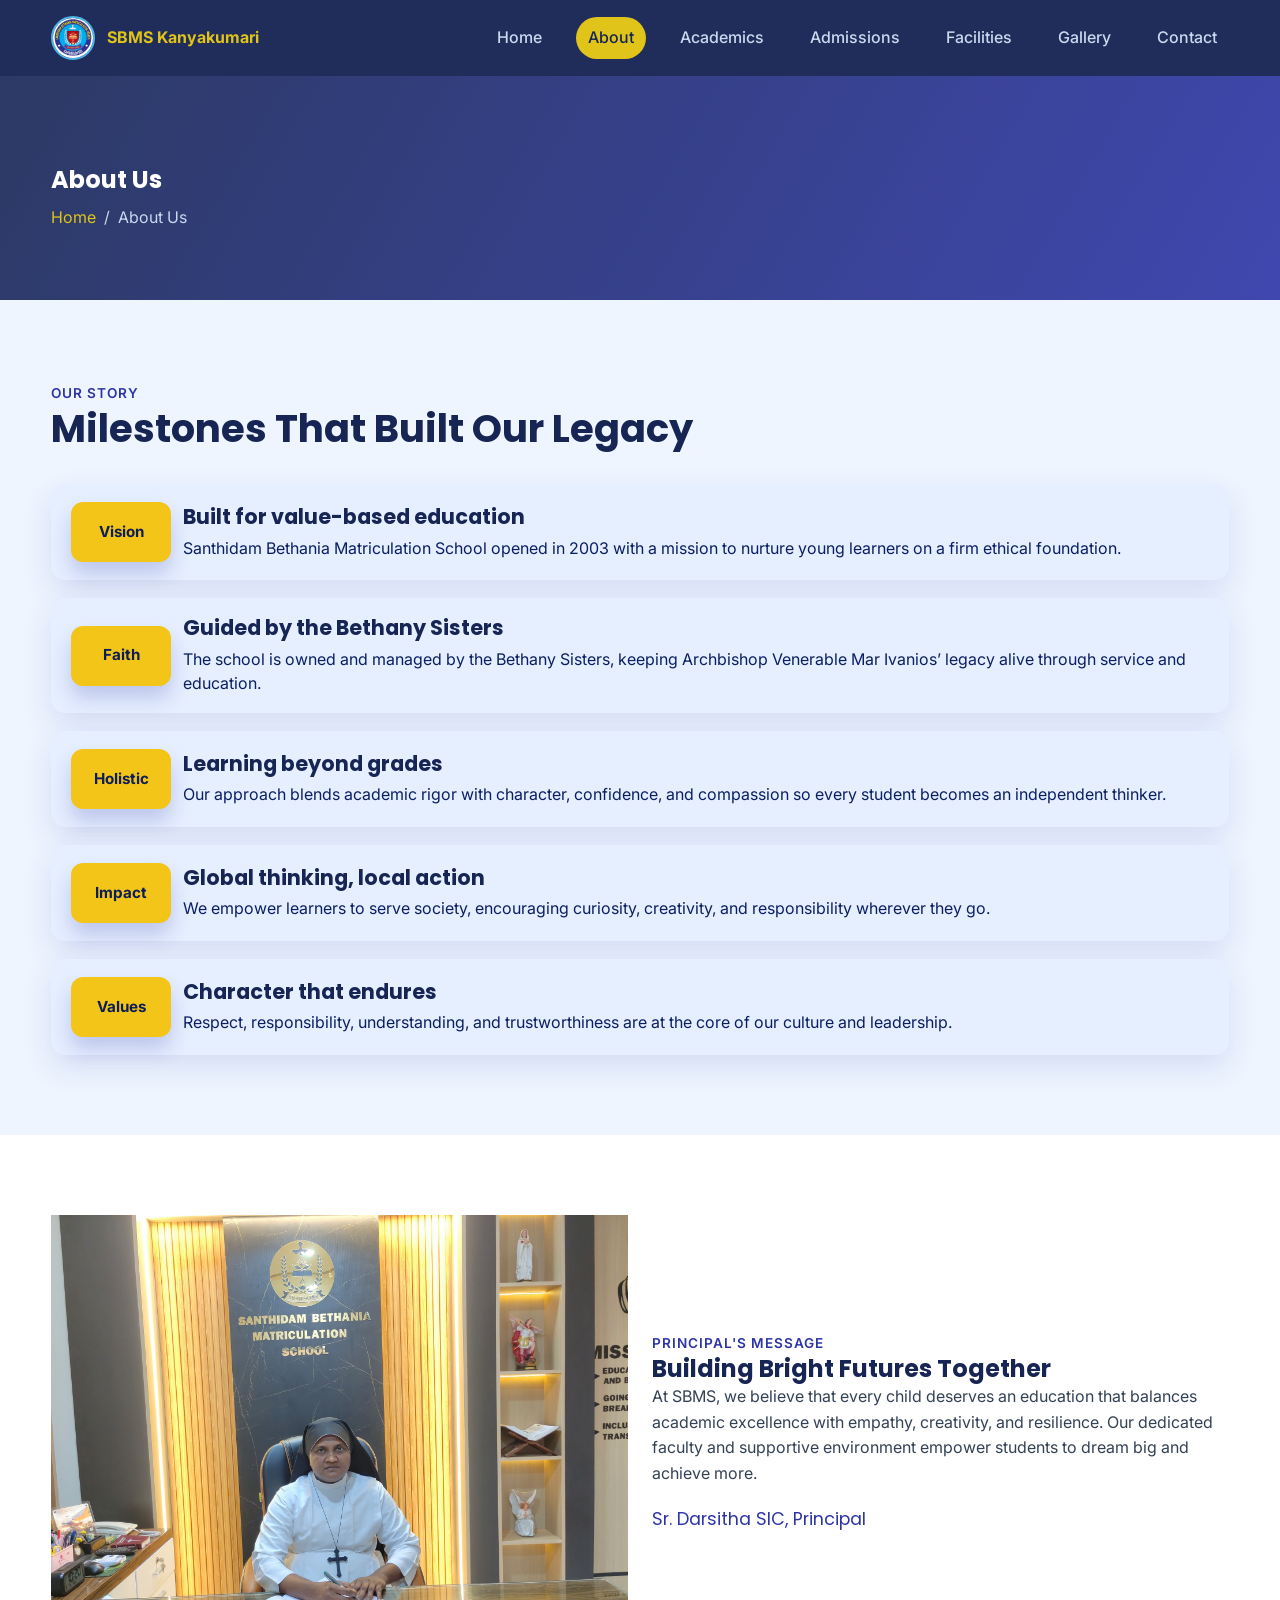
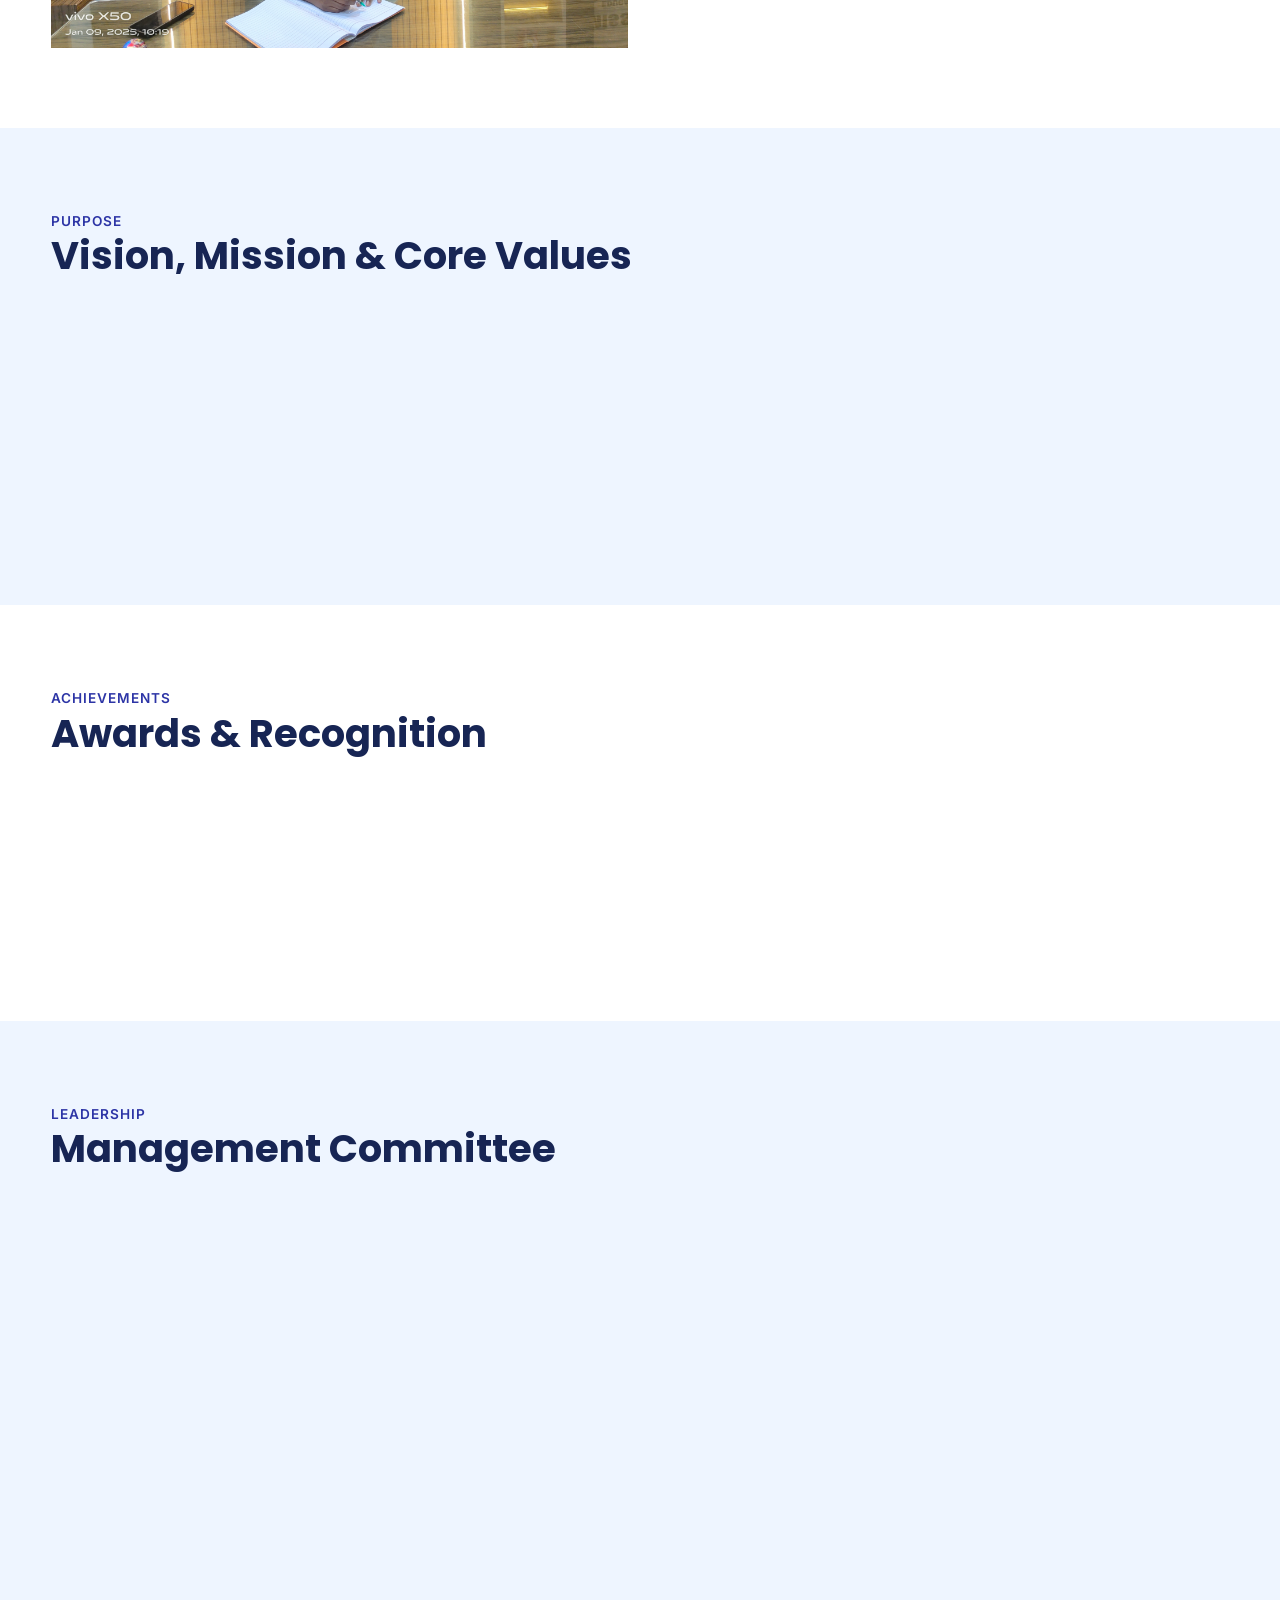
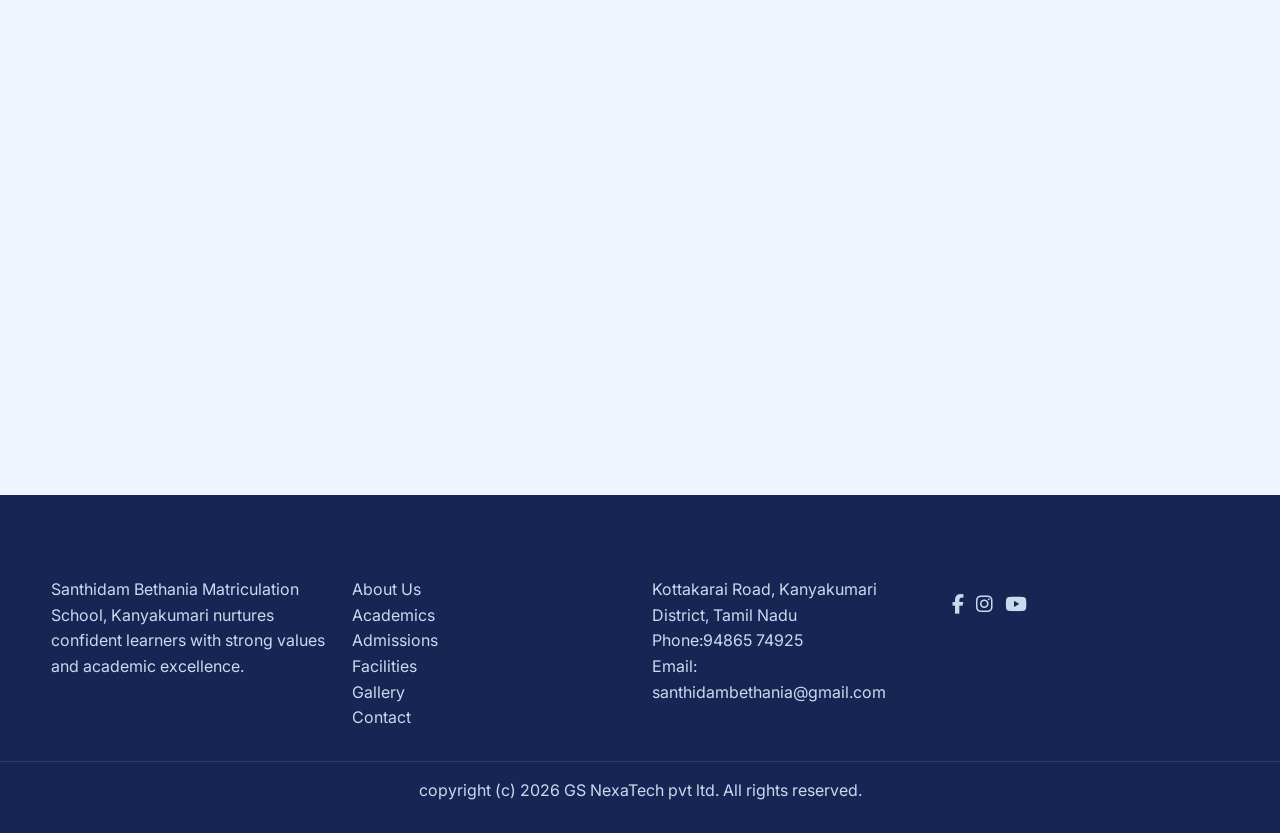
==== commit aa091a8c: "removed faculty page" ====
--- a/about.html
+++ b/about.html
@@ -24,7 +24,6 @@
         <a href="about.html">About</a>
         <a href="academics.html">Academics</a>
         <a href="admissions.html">Admissions</a>
-        <a href="faculty.html">Faculty</a>
         <a href="facilities.html">Facilities</a>
         <a href="gallery.html">Gallery</a>
         <a href="contact.html">Contact</a>
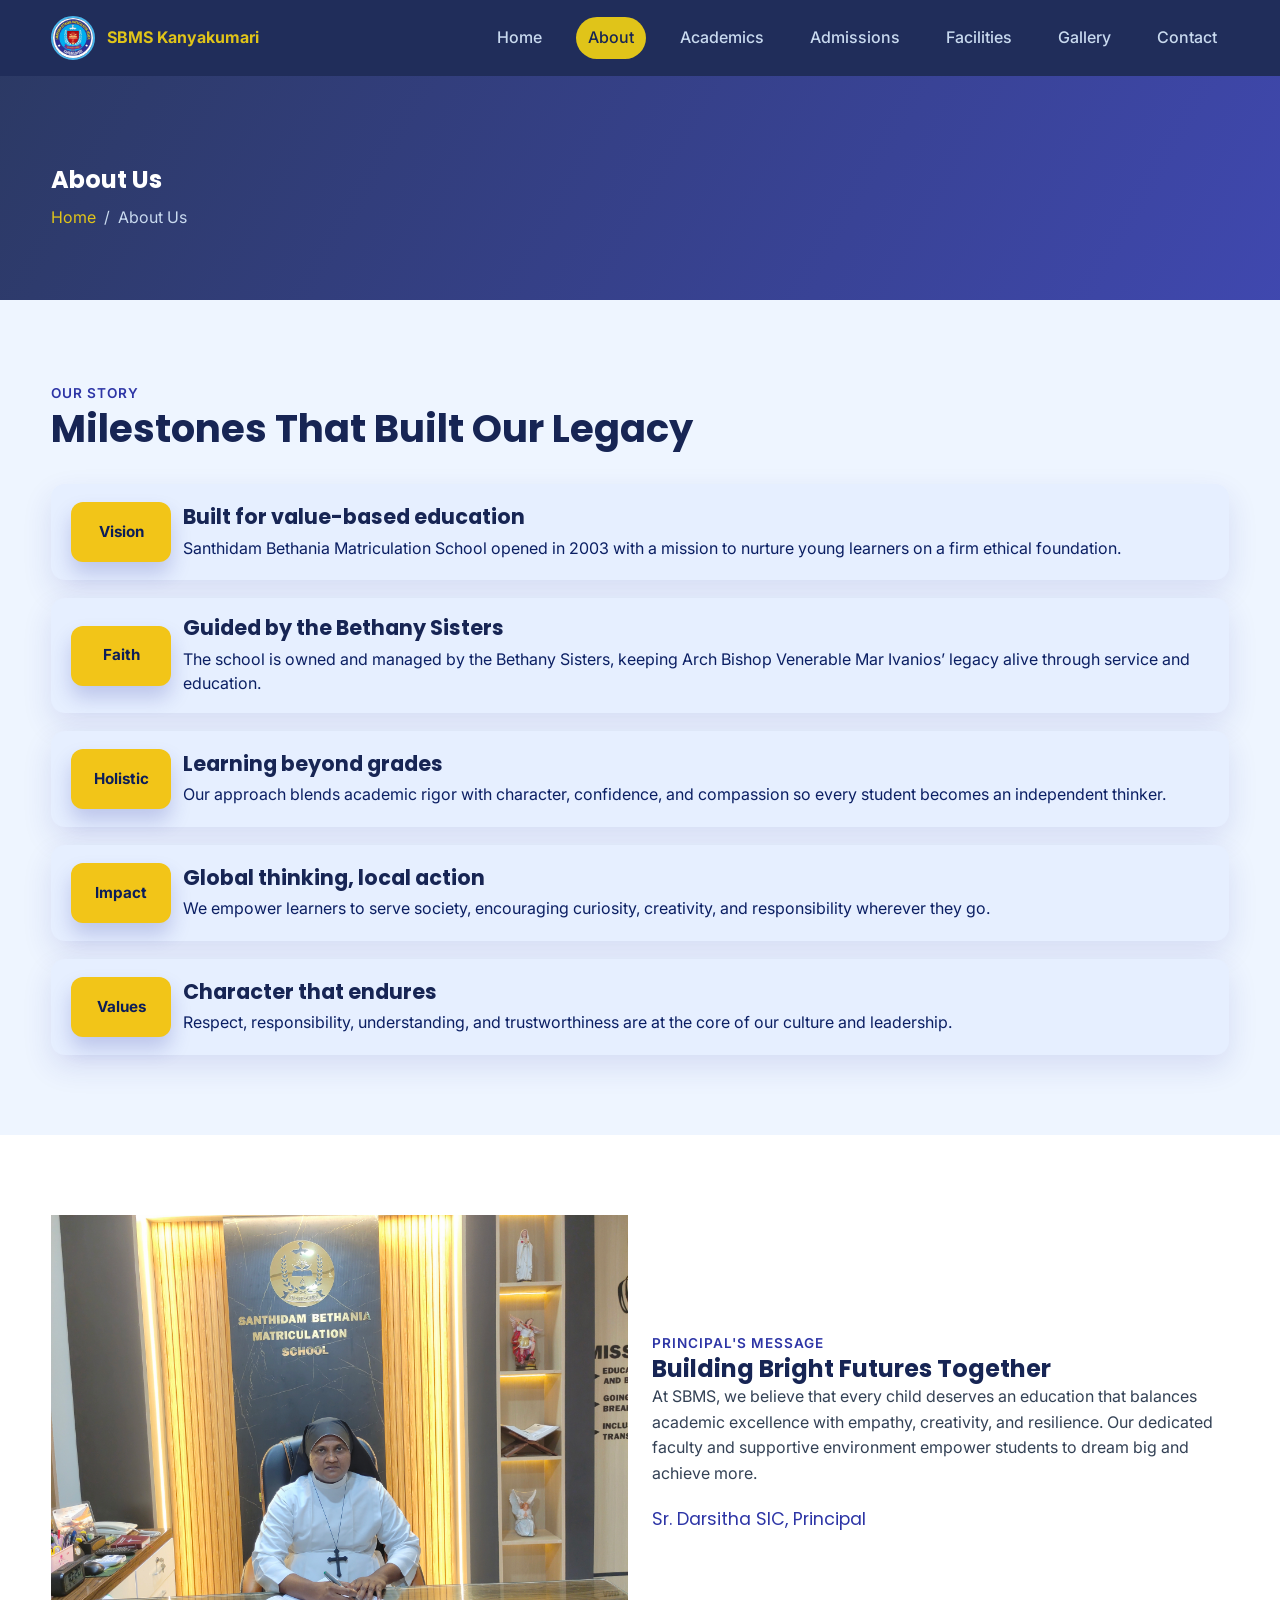
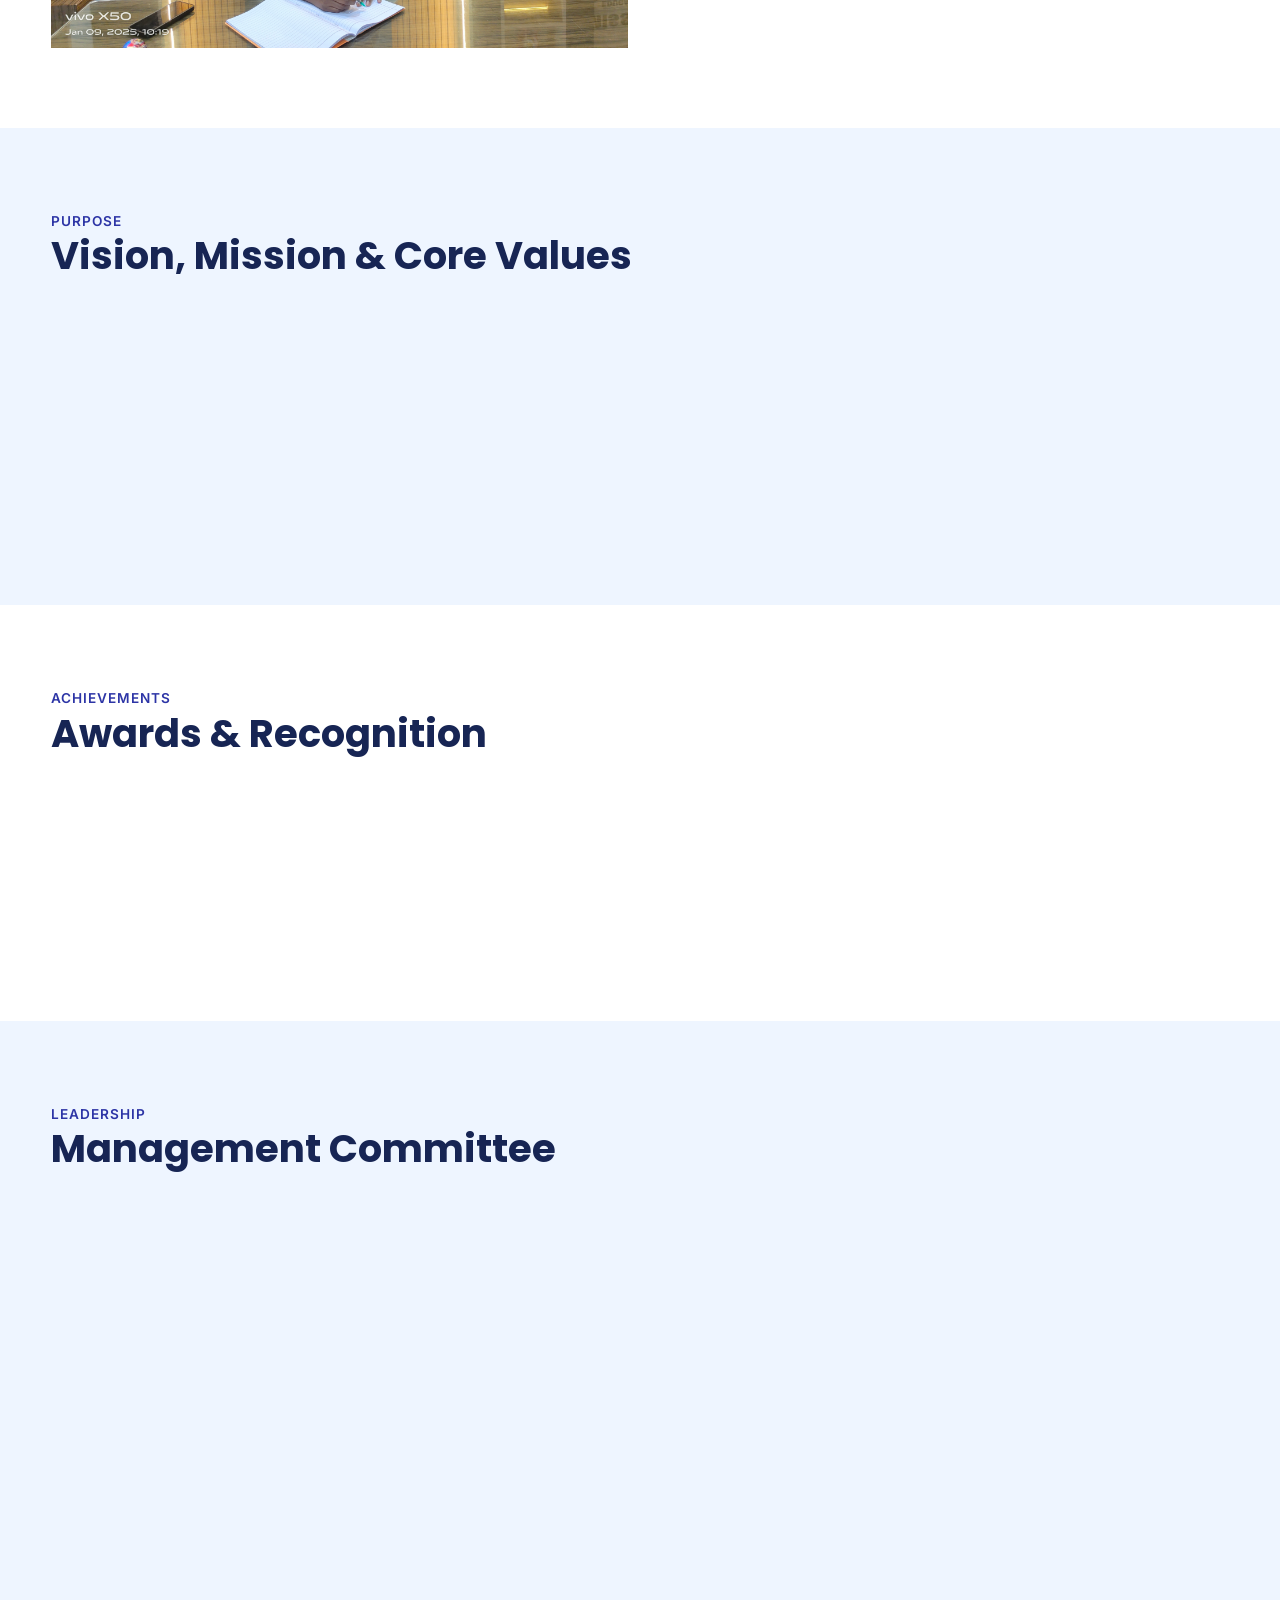
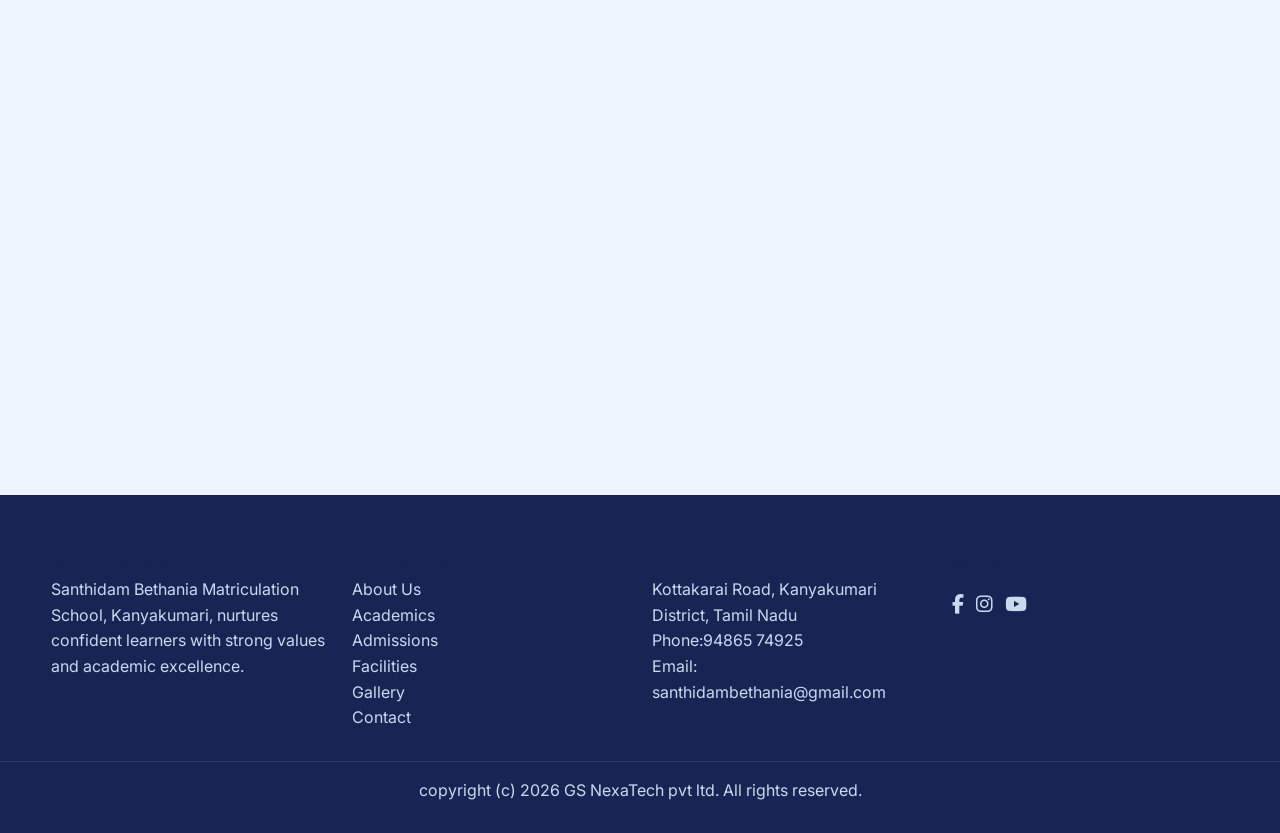
==== commit a62140b2: "added new" ====
--- a/about.html
+++ b/about.html
@@ -63,7 +63,7 @@
           <div class="timeline-badge">Faith</div>
           <div class="timeline-copy">
             <h3>Guided by the Bethany Sisters</h3>
-            <p>The school is owned and managed by the Bethany Sisters, keeping Archbishop Venerable Mar Ivanios’ legacy alive through service and education.</p>
+            <p>The school is owned and managed by the Bethany Sisters, keeping Arch Bishop Venerable Mar Ivanios’ legacy alive through service and education.</p>
           </div>
         </article>
         <article class="timeline-item fade-in">
@@ -187,7 +187,7 @@
     <div class="container footer-grid">
       <div>
         <h3>About SBMS</h3>
-        <p>Santhidam Bethania Matriculation School, Kanyakumari nurtures confident learners with strong values and academic excellence.</p>
+        <p>Santhidam Bethania Matriculation School, Kanyakumari, nurtures confident learners with strong values and academic excellence.</p>
       </div>
       <div>
         <h3>Quick Links</h3>
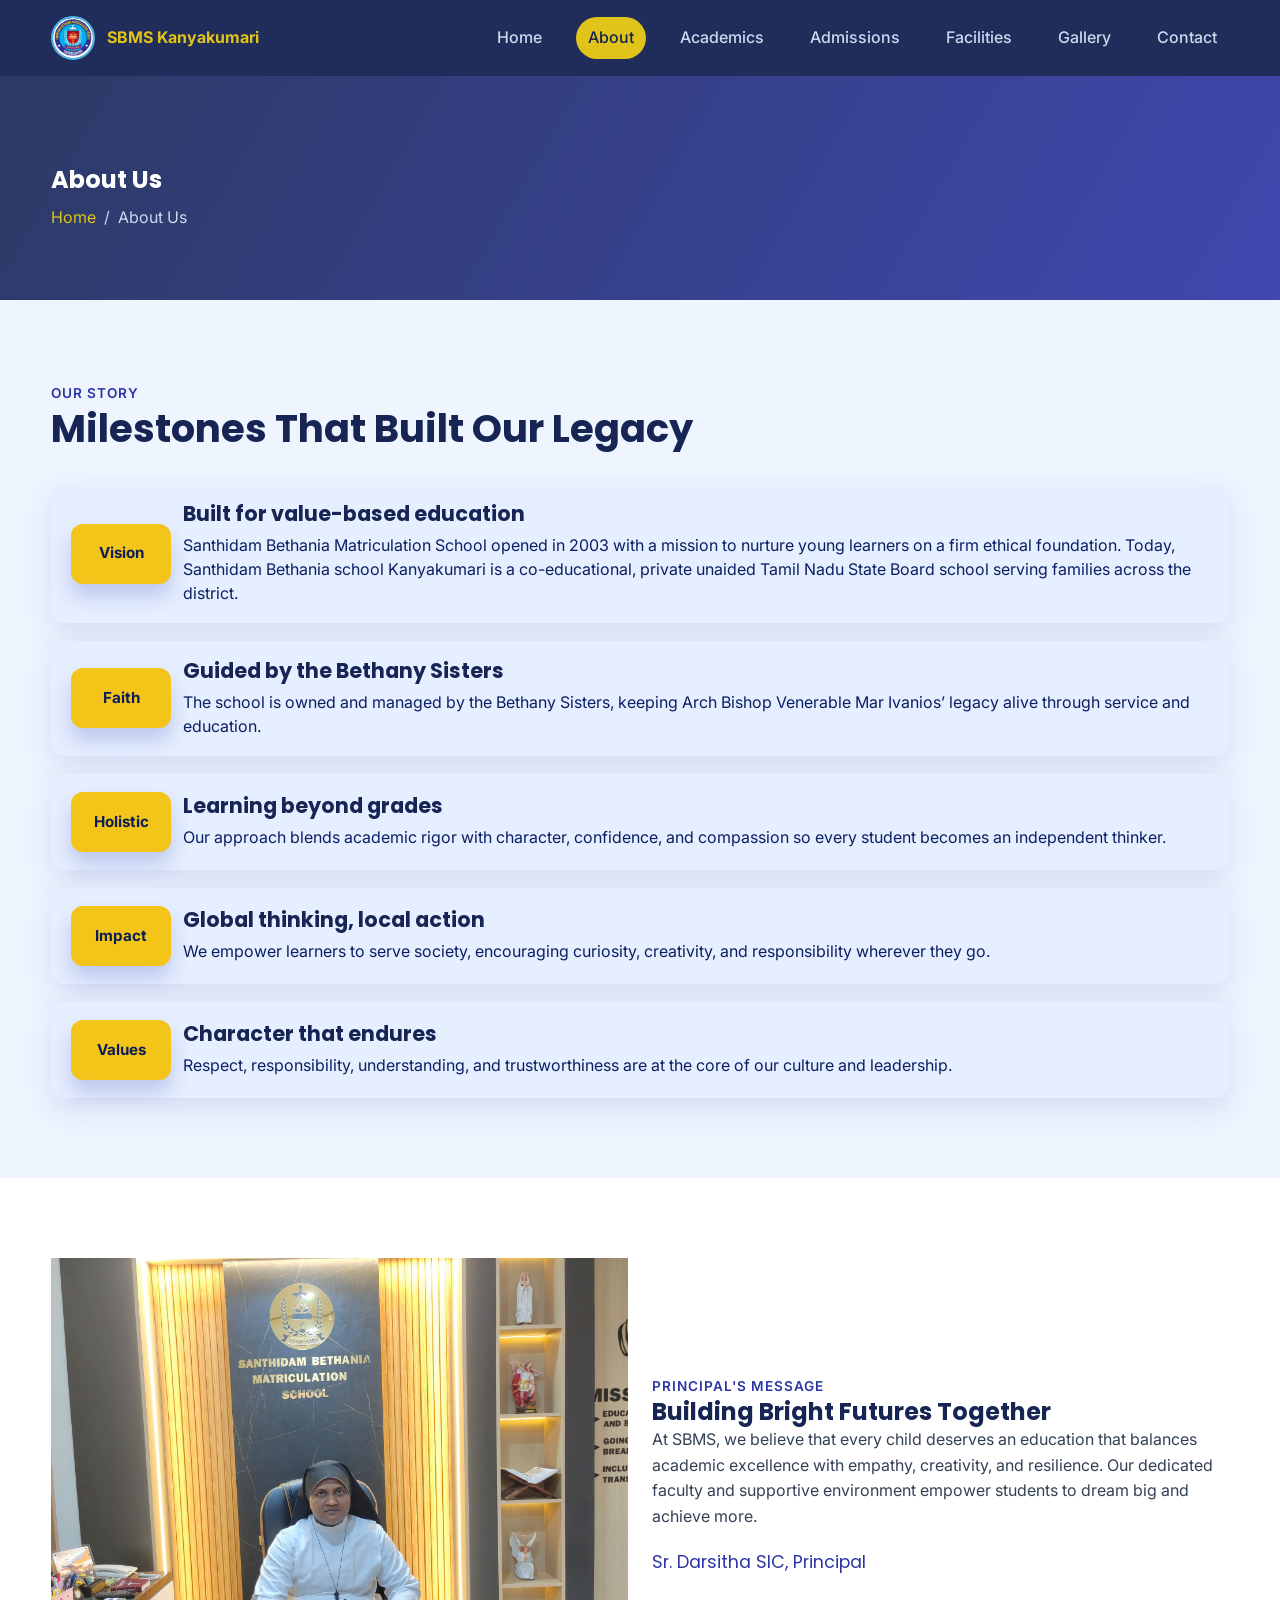
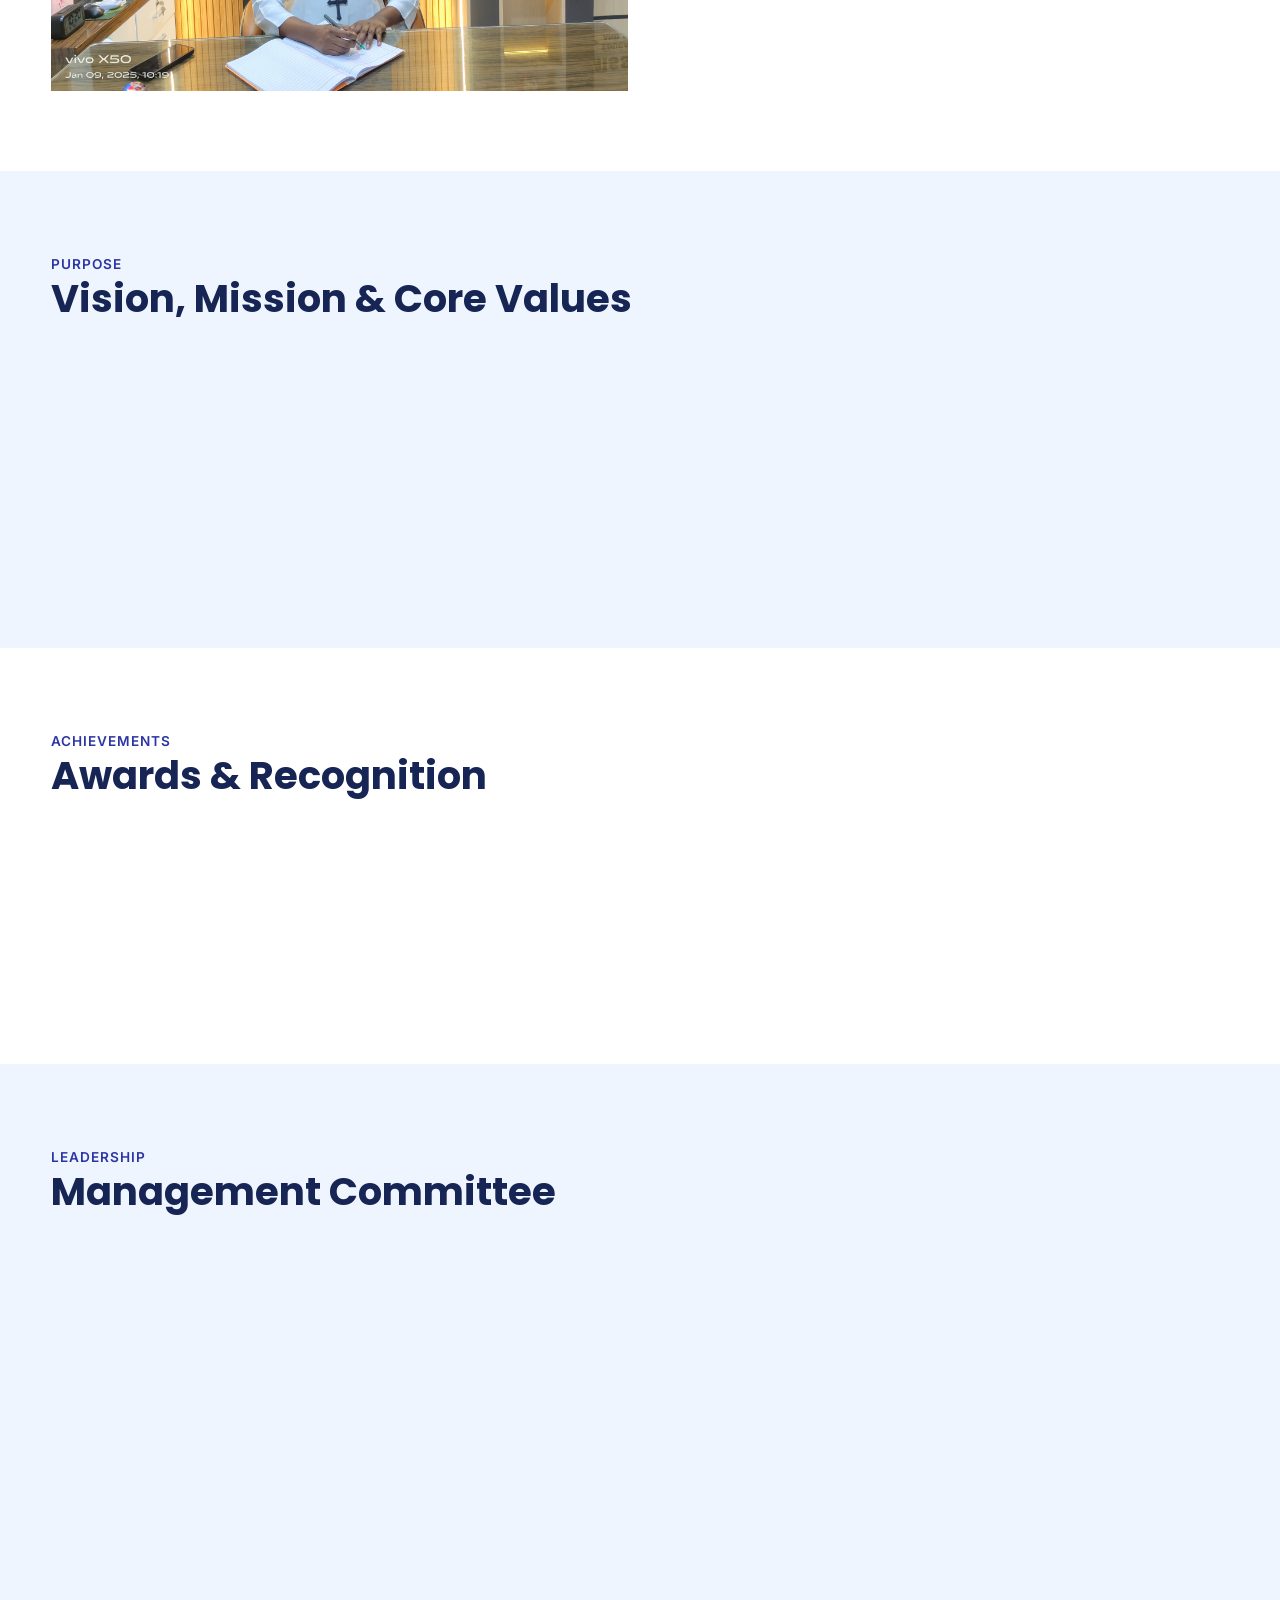
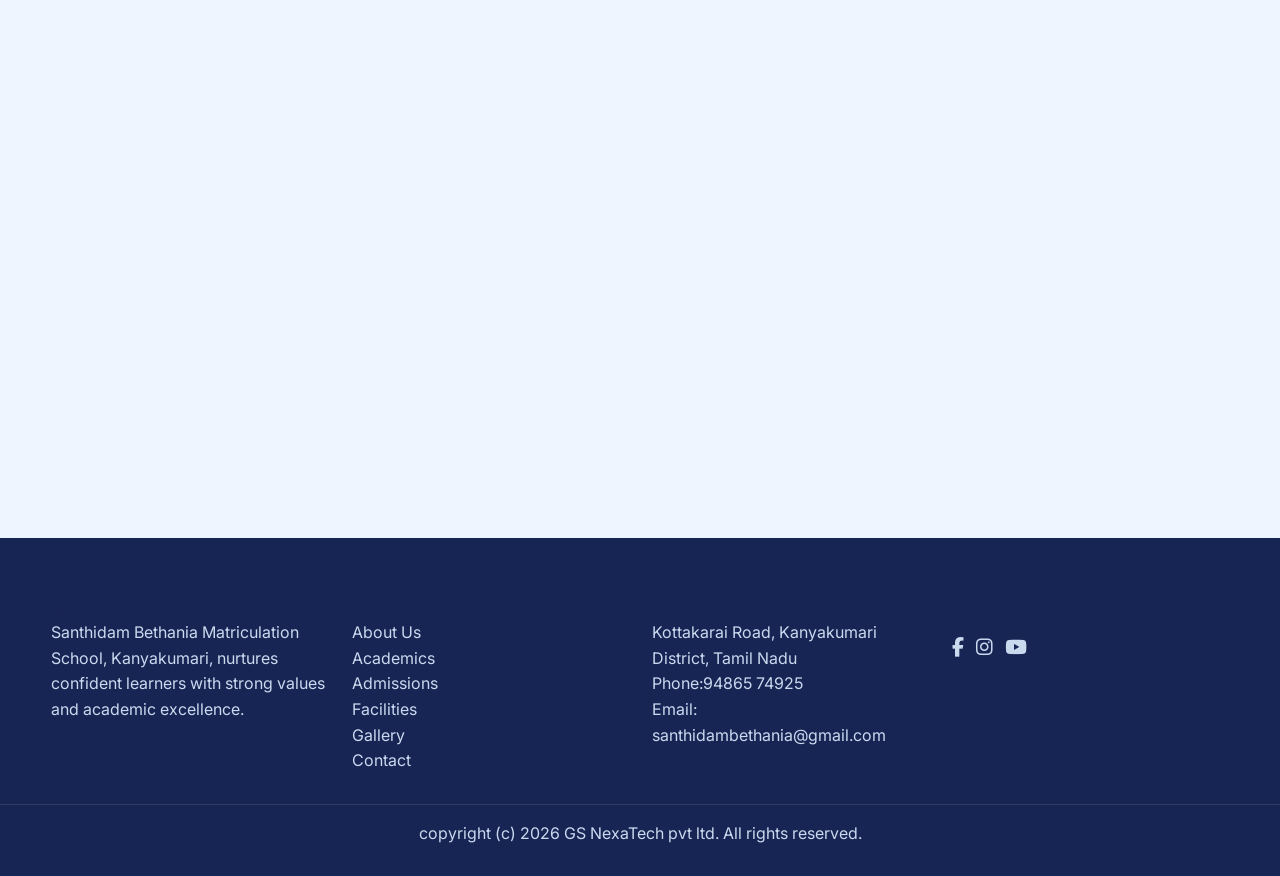
==== commit dc21e779: "new changes" ====
--- a/about.html
+++ b/about.html
@@ -3,17 +3,44 @@
 <head>
   <meta charset="UTF-8">
   <meta name="viewport" content="width=device-width, initial-scale=1.0">
-  <title>About Us | Santhidam Bethania Matriculation School  Best School in Kanyakumari</title>
-  <meta name="description" content="Learn about Santhidam Bethania Matriculation School, our history, leadership, achievements, and commitment to excellence in Kanyakumari." />
-  <meta name="keywords" content="SBMS history, school leadership, Kanyakumari school, matriculation school, State Board" />
-  <link rel="canonical" href="https://santhidambethania.edu/about.html" />
+  <title>About Us | Tamil Nadu State Board School in Kanyakumari - SBMS</title>
+  <meta name="description" content="Learn about Santhidam Bethania, a Tamil Nadu State Board school in Kanyakumari since 2003: our history, leadership, achievements and values." />
+  <meta name="keywords" content="Santhidam Bethania Matriculation School, Santhidam Bethania school Kanyakumari, Tamil Nadu state board school Kanyakumari, co-educational school Kanyakumari, private unaided school Kanyakumari, SBMS history" />
+  <link rel="canonical" href="https://www.santhidambethaniaschool.com/about.html" />
   <meta property="og:title" content="About SBMS" />
   <meta property="og:description" content="Our legacy of academic excellence, caring leadership, and student success." />
-  <meta property="og:image" content="https://picsum.photos/seed/sbms-about-og/1200/630" />
-  <meta property="og:url" content="https://santhidambethania.edu/about.html" />
+  <!-- TODO: og-default.jpg does not exist yet - add a real 1200x630 photo at assets/images/og-default.jpg -->
+  <meta property="og:image" content="https://www.santhidambethaniaschool.com/assets/images/og-default.jpg" />
+  <meta property="og:url" content="https://www.santhidambethaniaschool.com/about.html" />
+  <meta property="og:type" content="website" />
   <meta name="robots" content="index, follow" />
   <link rel="stylesheet" href="styles.css" />
   <link rel="stylesheet" href="https://cdnjs.cloudflare.com/ajax/libs/font-awesome/6.5.0/css/all.min.css" />
+  <link rel="icon" href="/assets/favicon.ico" />
+  <script type="application/ld+json">
+  {
+    "@context": "https://schema.org",
+    "@type": "EducationalOrganization",
+    "name": "Santhidam Bethania Matriculation School",
+    "alternateName": ["SBMS Kanyakumari", "Santhidam Bethania school Kanyakumari"],
+    "description": "Co-educational, private unaided Tamil Nadu State Board matriculation school in Kanyakumari, from nursery/LKG to Class 10.",
+    "url": "https://www.santhidambethaniaschool.com/",
+    "logo": "https://www.santhidambethaniaschool.com/images/logo.png",
+    "telephone": "+91-94865-74925",
+    "email": "santhidambethania@gmail.com",
+    "address": {
+      "@type": "PostalAddress",
+      "streetAddress": "Kottakarai Road",
+      "addressRegion": "Tamil Nadu",
+      "addressCountry": "IN"
+    },
+    "sameAs": [
+      "https://www.facebook.com/profile.php?id=100010994119330",
+      "https://www.instagram.com/santhidam_bethania_school",
+      "https://youtube.com/@santhidambethaniaschool"
+    ]
+  }
+  </script>
 </head>
 <body>
   <header class="navbar">
@@ -56,7 +83,7 @@
           <div class="timeline-badge">Vision</div>
           <div class="timeline-copy">
             <h3>Built for value-based education</h3>
-            <p>Santhidam Bethania Matriculation School opened in 2003 with a mission to nurture young learners on a firm ethical foundation.</p>
+            <p>Santhidam Bethania Matriculation School opened in 2003 with a mission to nurture young learners on a firm ethical foundation. Today, Santhidam Bethania school Kanyakumari is a co-educational, private unaided Tamil Nadu State Board school serving families across the district.</p>
           </div>
         </article>
         <article class="timeline-item fade-in">
--- a/styles.css
+++ b/styles.css
@@ -89,6 +89,15 @@
   font-size: 0.85rem;
 }
 
+h2.kicker,
+.section-title h2.kicker {
+  font-family: 'Inter', sans-serif;
+  font-size: 0.85rem;
+  line-height: 1.6;
+  color: var(--primary);
+}
+
+
 .btn {
   display: inline-flex;
   align-items: center;
@@ -211,6 +220,14 @@
 .hero h1 {
   font-size: clamp(2.4rem, 4vw, 3.6rem);
   color: var(--surface);
+}
+
+.hero h1 .hero-brand {
+  display: block;
+  font-family: 'Inter', sans-serif;
+  font-size: 1rem;
+  font-weight: 400;
+  line-height: 1.6;
 }
 
 .hero p {
@@ -1024,3 +1041,12 @@
   height: 300px;        /* control height here */
   object-fit: cover;    /* crops nicely */
 }
+
+.seo-intro {
+  max-width: 860px;
+  margin-bottom: 28px;
+}
+
+.seo-intro + .seo-intro {
+  margin-top: -12px;
+}
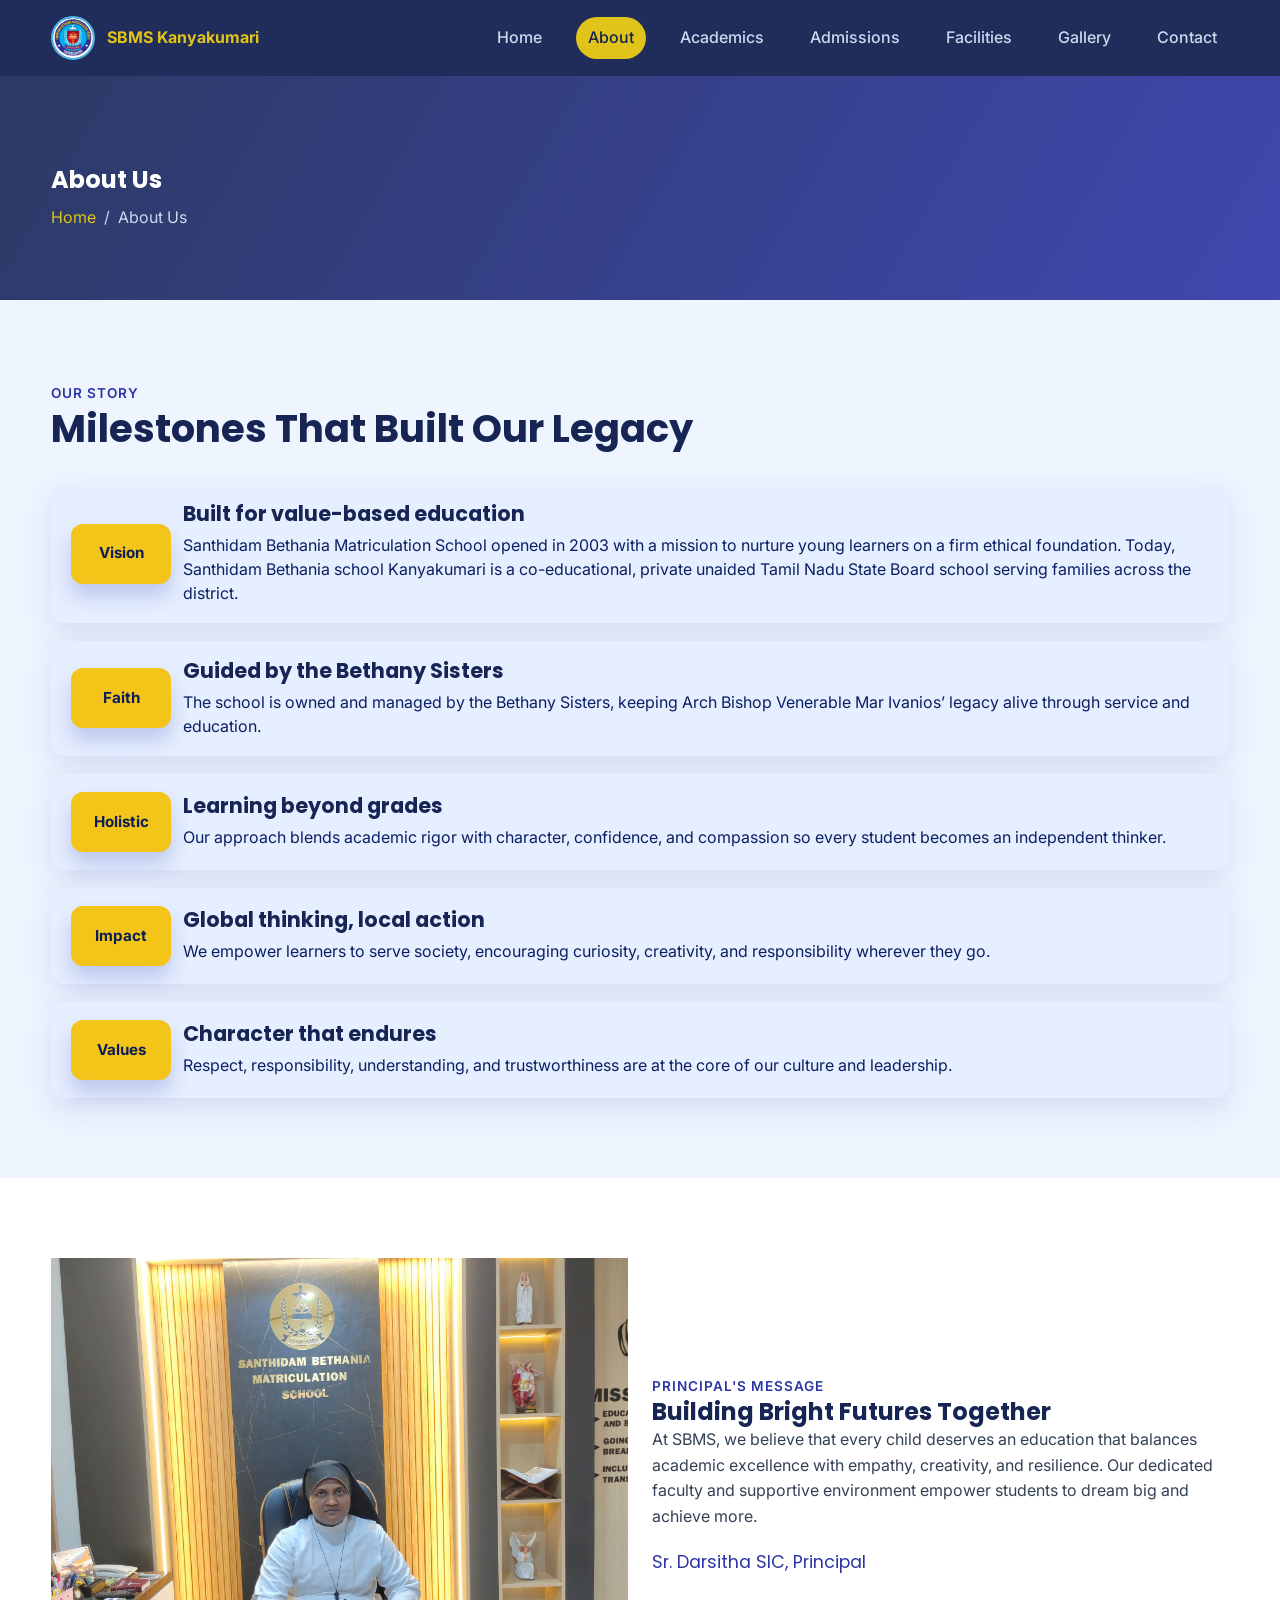
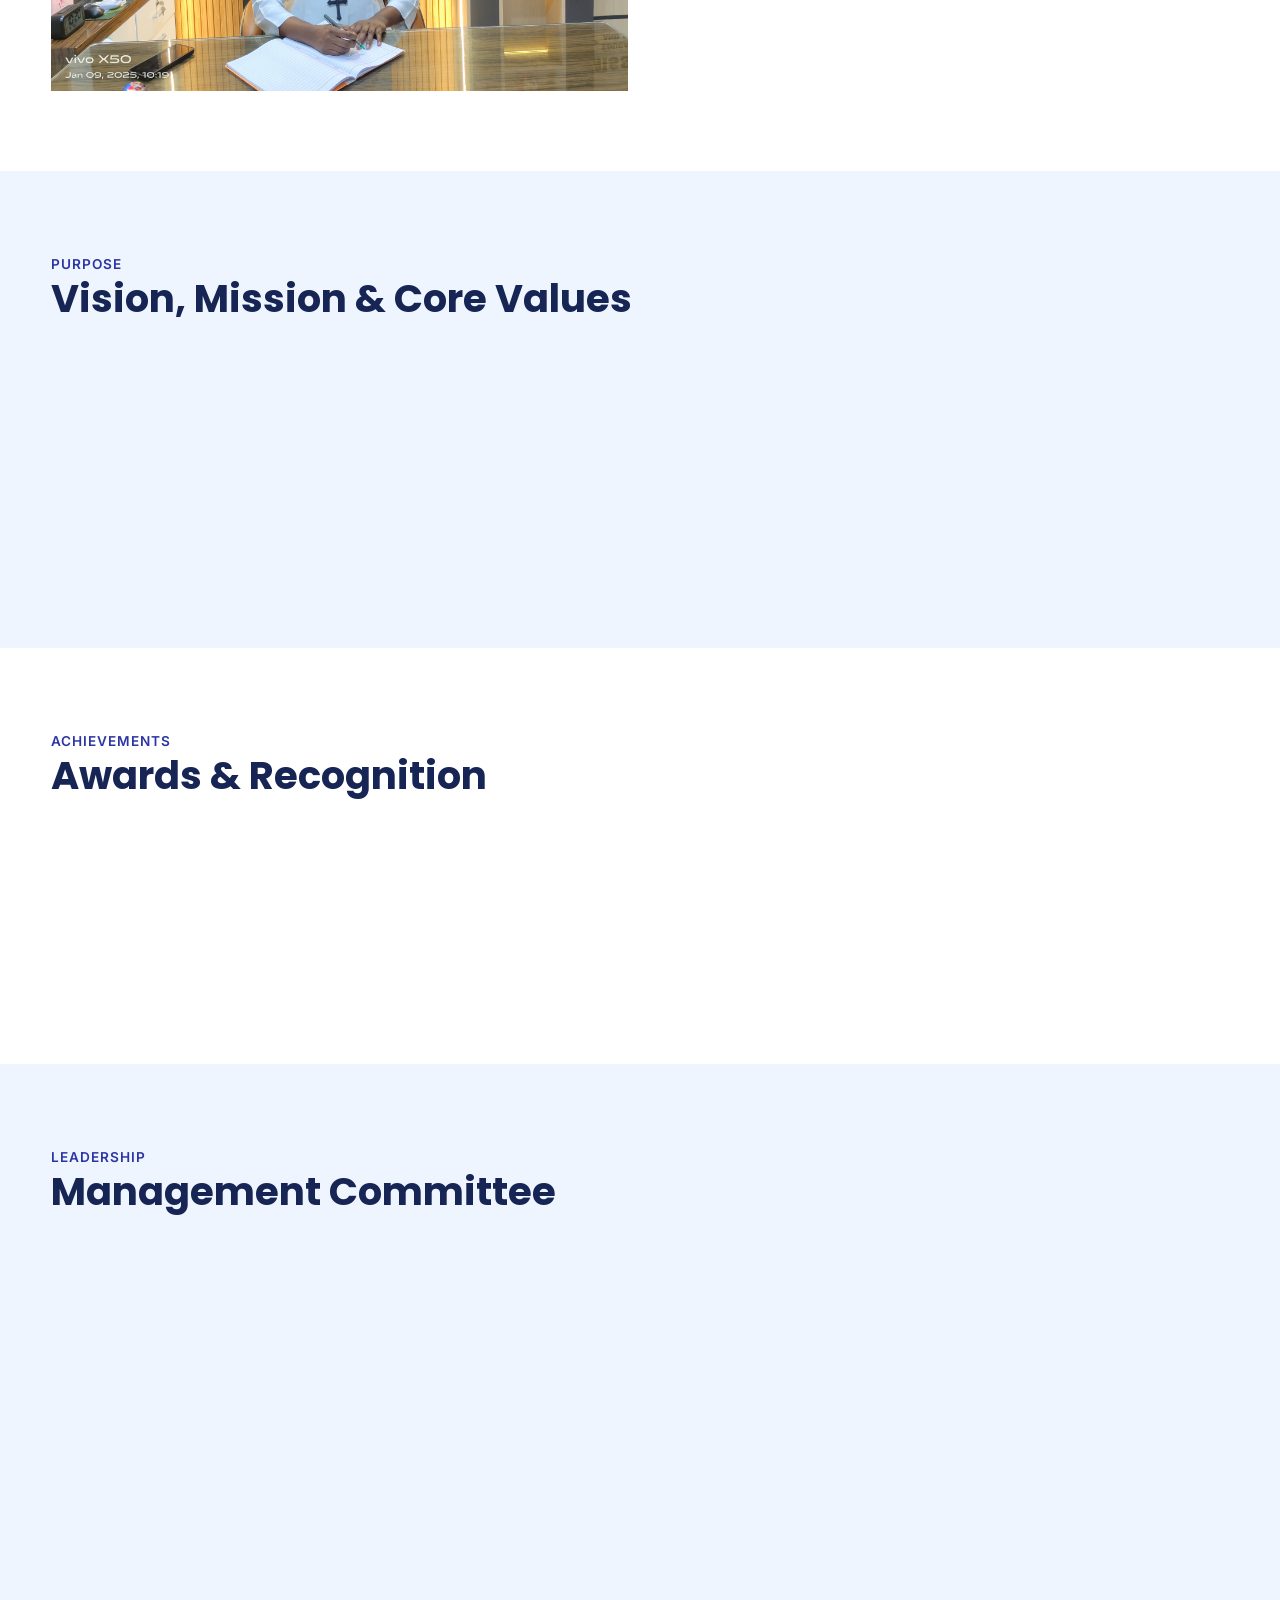
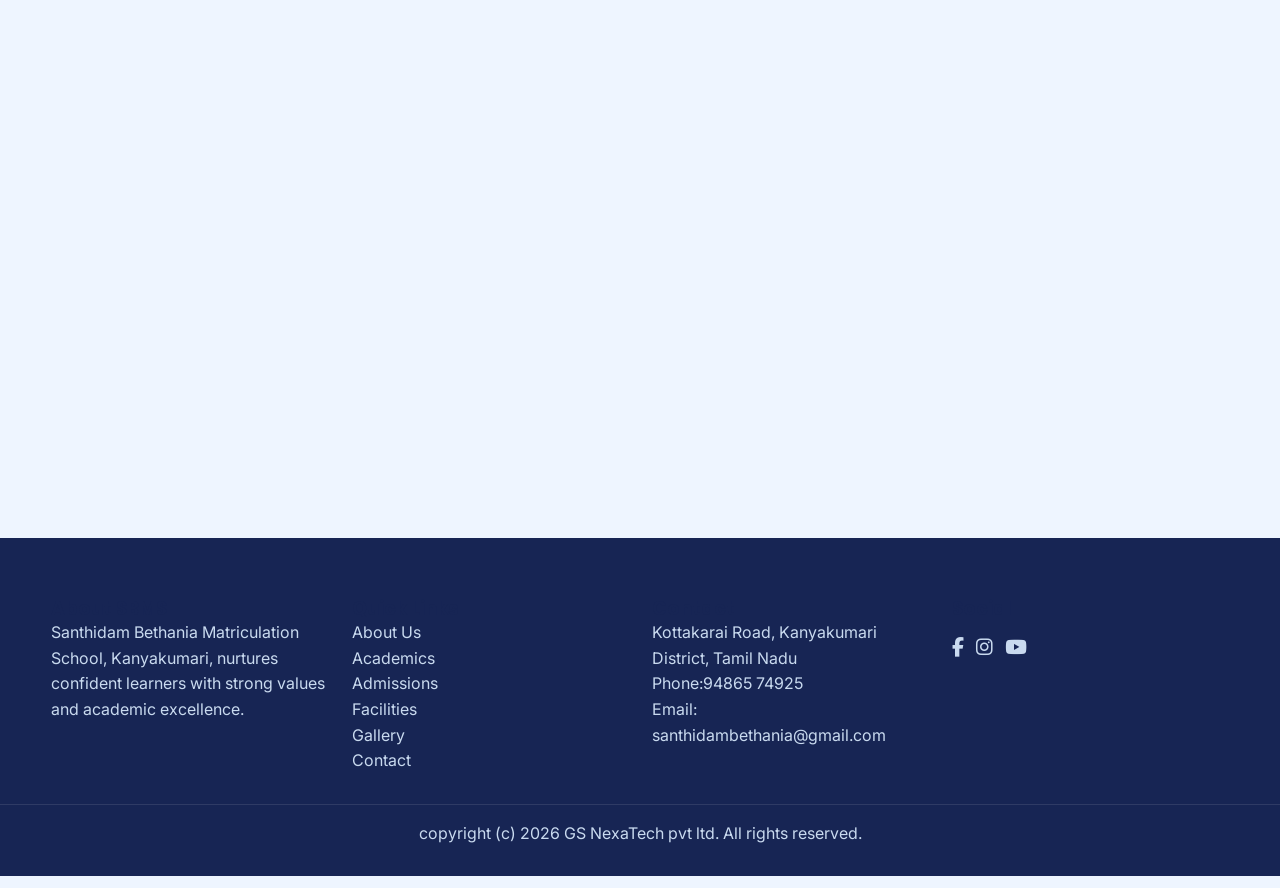
==== commit 20beb7e5: "seo" ====
--- a/about.html
+++ b/about.html
@@ -28,6 +28,7 @@
     "logo": "https://www.santhidambethaniaschool.com/images/logo.png",
     "telephone": "+91-94865-74925",
     "email": "santhidambethania@gmail.com",
+    "foundingDate": "2003",
     "address": {
       "@type": "PostalAddress",
       "streetAddress": "Kottakarai Road",
@@ -248,4 +249,3 @@
   <script src="scripts.js"></script>
 </body>
 </html>
-
